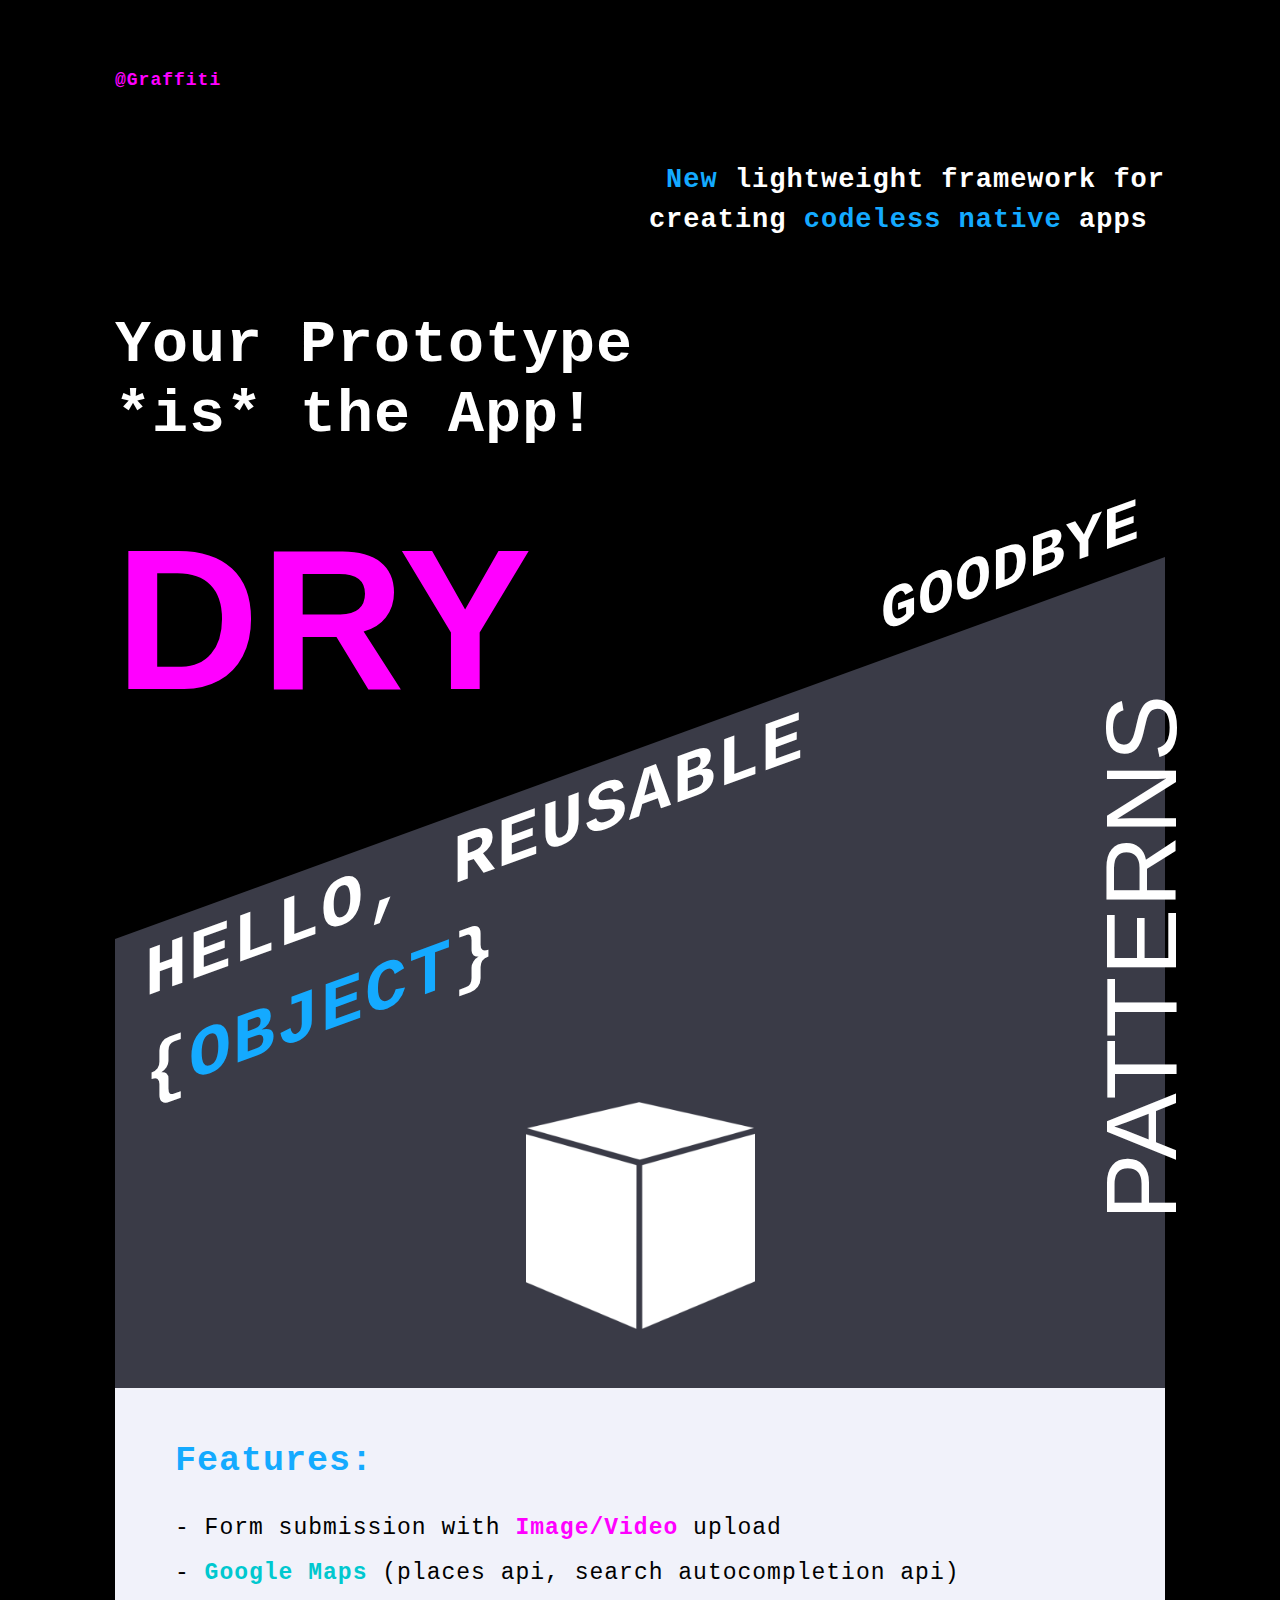
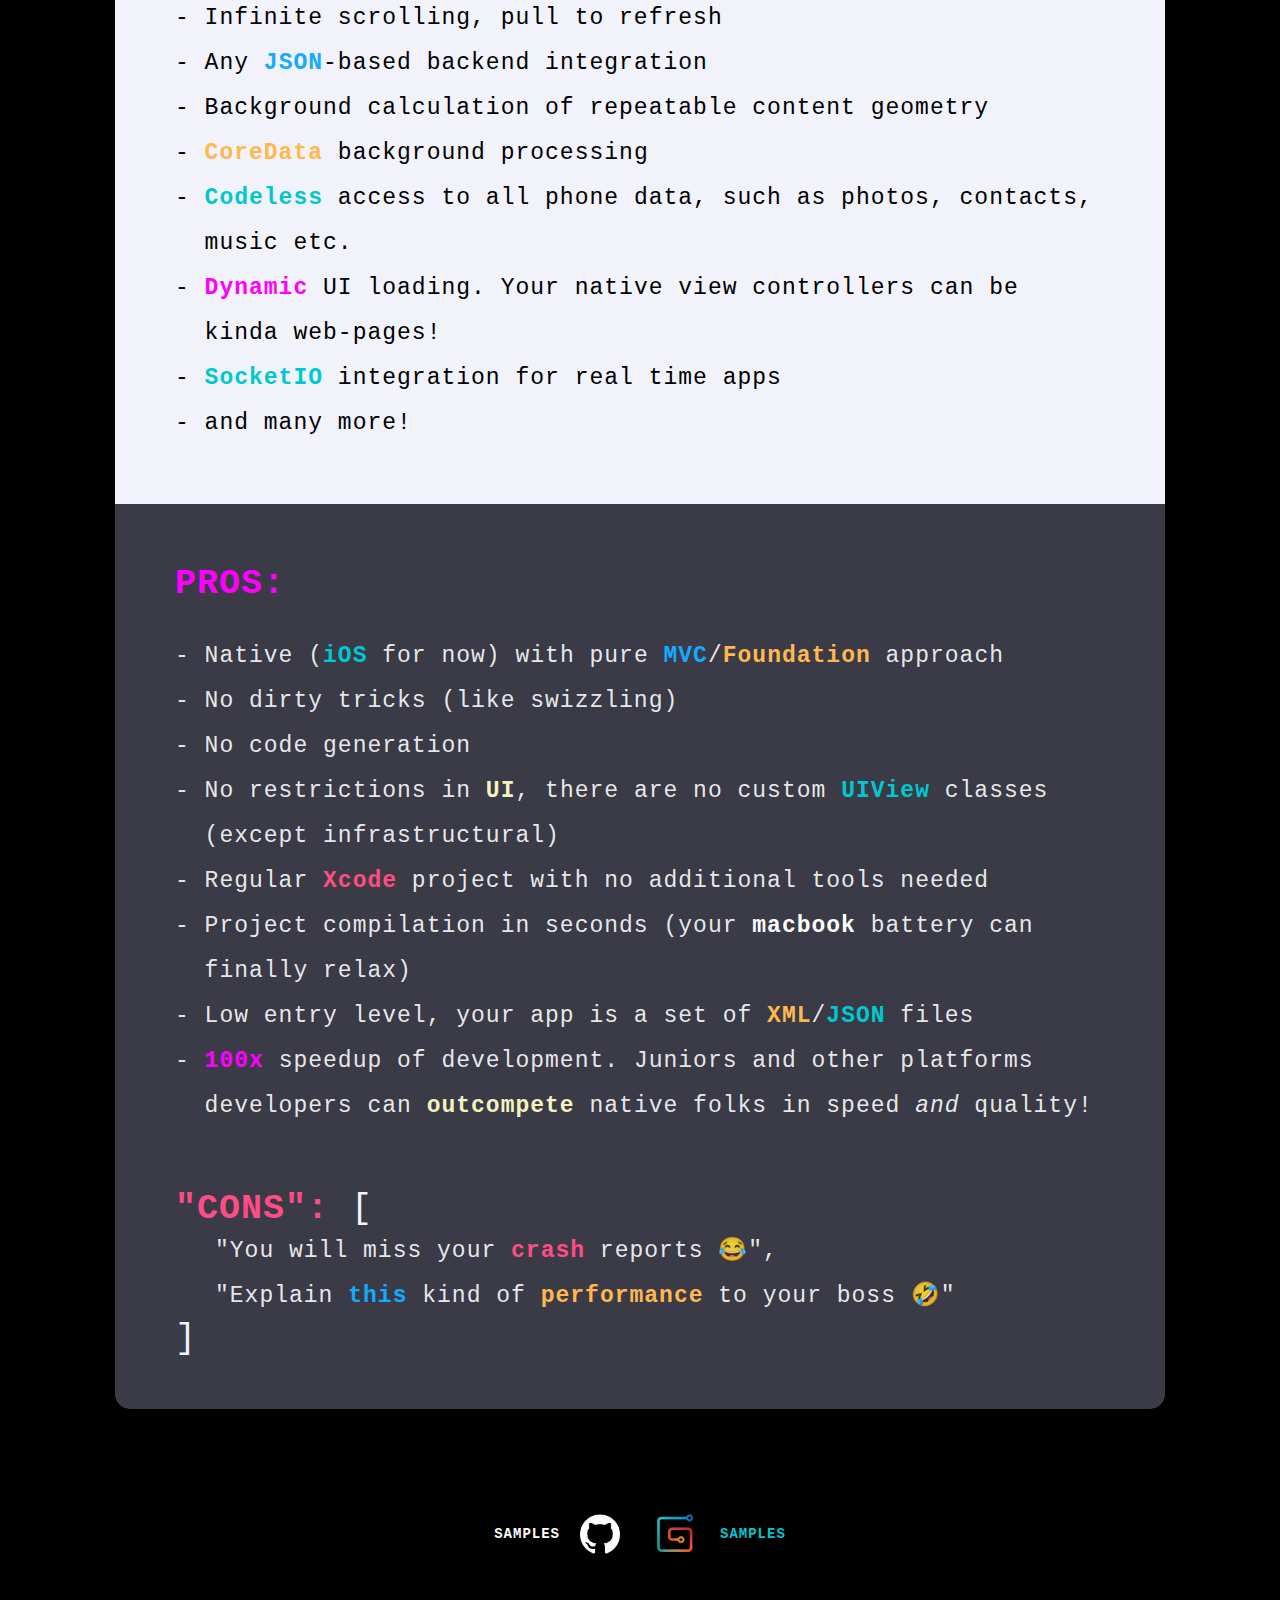
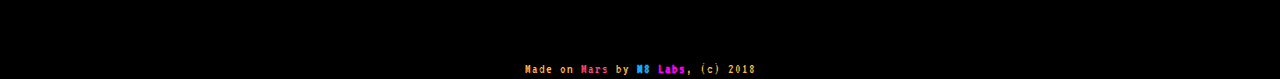
==== index.html @ 15fce36c "Initial Commit" ====
<!DOCTYPE html>
<html>
<head>
    <meta http-equiv="Content-Type" content="text/html; charset=UTF-8">
    <title>Graffiti</title>
    <meta content="width=device-width, initial-scale=1" name="viewport">
    <link href="./site_files/graffiti.css" rel="stylesheet" type="text/css">
    <script src="./site_files/webfont.js" type="text/javascript"></script>
    <link rel="stylesheet" href="./site_files/css">
    <script type="text/javascript">WebFont.load({ google: { families: ["VT323:regular"] } });</script>
    <!--[if lt IE 9]><script src="https://cdnjs.cloudflare.com/ajax/libs/html5shiv/3.7.3/html5shiv.min.js" type="text/javascript"></script><![endif]-->
    <script type="text/javascript">!function (o, c) { var n = c.documentElement, t = " w-mod-"; n.className += t + "js", ("ontouchstart" in o || o.DocumentTouch && c instanceof DocumentTouch) && (n.className += t + "touch") }(window, document);</script>
    <link href="https://daks2k3a4ib2z.cloudfront.net/img/webclip.png" rel="apple-touch-icon">
</head>
<body class="body">
    <div class="section-1 fixedwidthsection">
        <div class="div-block-2">
            <div class="text-block-3">@Graffiti</div>
        </div>
        <div class="div-block-2">
            <div class="agenda">
                <span class="text-span-2">New</span> lightweight framework for
                <br>creating <em class="italic-text-2">codeless native</em> apps&nbsp;</div>
        </div>
        <div class="div-block-2">
            <div class="hero">Your Prototype
                <br>*is* the App!</div>
        </div>
        <div class="div-block-2">
            <div class="dry">DRY</div>
        </div>
    </div>
    <div class="section-3 fixedwidthsection">
        <img src="./site_files/cube.png" width="229" sizes="(max-width: 479px) 100vw, 229px" class="image">
        <div class="text-block-6">Patterns</div>
    </div>
    <div class="section-2 skewedsection fixedwidthsection">
        <div class="div-block-2">
            <div class="goodbye">Goodbye</div>
        </div>
        <div class="div-block-2">
            <div class="text-block-4">Hello, reusable
                <br>{<span class="text-span">Object</span>}</div>
        </div>
    </div>
    <div class="section-4 fixedwidthsection">
        <div class="border"></div>
        <div class="div-block-5">
            <div class="featuresheader">Features:</div>
            <div class="featurestext">- Form submission with <strong class="bold-text">Image/Video</strong> upload
                <br>-&nbsp;<span class="text-span-17">Google Maps</span>&nbsp;(places api, search autocompletion api)
                <br>- Infinite scrolling, pull to refresh
                <br>- Any <span class="text-span-26">JSON</span>-based backend integration
                <br>- Background calculation of repeatable content geometry
                <br>- <span class="text-span-15">CoreData</span> background processing
                <br>- <span class="text-span-44">Codeless</span>&nbsp;access to all phone data, such as photos, contacts,
                <br>&nbsp;&nbsp;music etc.
                <br>- <span class="text-span-43">Dynamic</span>&nbsp;UI loading. Your native view controllers can be
                <br>&nbsp;&nbsp;kinda web-pages!</div>
            <div class="featurestext">- <span class="text-span-18">SocketIO</span>&nbsp;integration for real time apps
                <br>- and many more!</div>
        </div>
        <div class="border"></div>
    </div>
    <div class="section-5 fixedwidthsection">
        <div>
            <div class="prosheader">PROS:</div>
            <div class="featurestext pros">- Native (<span class="text-span-11">iOS</span> for now) with pure <span class="text-span-29">MVC</span>/<span class="text-span-30">Foundation</span>&nbsp;approach
                <br>- No dirty tricks (like swizzling)
                <br>- No code generation
                <br>- No restrictions in <span class="text-span-38">UI</span>, there are no custom <span class="text-span-35">UIView</span>&nbsp;classes
                <br>&nbsp;&nbsp;(except infrastructural)
                <br>- Regular <span class="text-span-37">Xcode</span>&nbsp;project with no additional tools needed
                <br>- Project compilation in seconds (your <span class="text-span-41">macbook</span> battery can
                <br>&nbsp;&nbsp;finally&nbsp;relax)
                <br>- Low entry level, your app is a set of
                <span class="text-span-39">XML</span>/<span class="text-span-40">JSON</span> files
                <br>- <span class="text-span-22">100x</span>&nbsp;speedup of development. Juniors and other platforms
                <br>&nbsp;&nbsp;developers can
                <span class="text-span-36">outcompete</span> native folks in speed
                <span class="text-span-45">and</span> quality!</div>
            <div class="div-block-3"></div>
            <div class="consheader">"CONS":
                <span class="text-span-46">[</span>
            </div>
            <div class="featurestext cons">"You will miss your
                <span class="text-span-12">crash</span> reports 😂",
                <br>"Explain
                <span class="text-span-49">this</span> kind of
                <span class="text-span-28">performance</span> to your boss 🤣"</div>
            <div class="consheader">
                <span class="text-span-47">]</span>
            </div>
        </div>
        <div class="border2"></div>
    </div>
    <div class="section-6 fixedwidthsection">
        <a href="https://github.com/m8labs/GraffitiSamples" target="_blank" class="link">SAMPLES</a>
        <img src="./site_files/github-logo-white.png" class="image-2">
        <img src="./site_files/gumroad.png" class="image-3">
        <a href="https://gumroad.com/m8labs" target="_blank" class="link-2">SAMPLES</a>
    </div>
    <div class="fixedwidthsection">
        <div class="text-block-11">Made on
            <span class="text-span-23">Mars</span> by
            <span class="text-span-24">M8</span>
            <span class="text-span-25">Labs</span>, (c) 2018</div>
    </div>
    <script src="./site_files/jquery-3.3.1.min.js" type="text/javascript" intergrity="sha256-FgpCb/KJQlLNfOu91ta32o/NMZxltwRo8QtmkMRdAu8="
        crossorigin="anonymous"></script>
    <script src="./site_files/builder.js" type="text/javascript"></script>
</body>
</html>
---- site_files/graffiti.css ----
/* Generated on: Sun May 06 2018 20:57:15 GMT+0000 (UTC) */
/* ==========================================================================
   normalize.css v3.0.3 | MIT License | github.com/necolas/normalize.css 
   ========================================================================== */
/*! normalize.css v3.0.3 | MIT License | github.com/necolas/normalize.css */html{font-family:sans-serif;-ms-text-size-adjust:100%;-webkit-text-size-adjust:100%}body{margin:0}article,aside,details,figcaption,figure,footer,header,hgroup,main,menu,nav,section,summary{display:block}audio,canvas,progress,video{display:inline-block;vertical-align:baseline}audio:not([controls]){display:none;height:0}[hidden],template{display:none}a{background-color:transparent}a:active,a:hover{outline:0}abbr[title]{border-bottom:1px dotted}b,strong{font-weight:bold}dfn{font-style:italic}h1{font-size:2em;margin:.67em 0}mark{background:#ff0;color:#000}small{font-size:80%}sub,sup{font-size:75%;line-height:0;position:relative;vertical-align:baseline}sup{top:-0.5em}sub{bottom:-0.25em}img{border:0}svg:not(:root){overflow:hidden}figure{margin:1em 40px}hr{box-sizing:content-box;height:0}pre{overflow:auto}code,kbd,pre,samp{font-family:monospace,monospace;font-size:1em}button,input,optgroup,select,textarea{color:inherit;font:inherit;margin:0}button{overflow:visible}button,select{text-transform:none}button,html input[type="button"],input[type="reset"]{-webkit-appearance:button;cursor:pointer}button[disabled],html input[disabled]{cursor:default}button::-moz-focus-inner,input::-moz-focus-inner{border:0;padding:0}input{line-height:normal}input[type="checkbox"],input[type="radio"]{box-sizing:border-box;padding:0}input[type="number"]::-webkit-inner-spin-button,input[type="number"]::-webkit-outer-spin-button{height:auto}input[type="search"]{-webkit-appearance:none}input[type="search"]::-webkit-search-cancel-button,input[type="search"]::-webkit-search-decoration{-webkit-appearance:none}fieldset{border:1px solid #c0c0c0;margin:0 2px;padding:.35em .625em .75em}legend{border:0;padding:0}textarea{overflow:auto}optgroup{font-weight:bold}table{border-collapse:collapse;border-spacing:0}td,th{padding:0}

/* ==========================================================================
   Start of base Webflow CSS - If you're looking for some ultra-clean CSS, skip the boilerplate and see the unminified code below.
   ========================================================================== */
@font-face{font-family:'webflow-icons';src:url([data-uri]) format('truetype'),url([data-uri]) format('woff');font-weight:normal;font-style:normal}[class^="w-icon-"],[class*=" w-icon-"]{font-family:'webflow-icons';speak:none;font-style:normal;font-weight:normal;font-variant:normal;text-transform:none;line-height:1;-webkit-font-smoothing:antialiased;-moz-osx-font-smoothing:grayscale}.w-icon-slider-right:before{content:"\e600"}.w-icon-slider-left:before{content:"\e601"}.w-icon-nav-menu:before{content:"\e602"}.w-icon-arrow-down:before,.w-icon-dropdown-toggle:before{content:"\e603"}*{-webkit-box-sizing:border-box;-moz-box-sizing:border-box;box-sizing:border-box}html{height:100%}body{margin:0;min-height:100%;background-color:#fff;font-family:Arial,sans-serif;font-size:14px;line-height:20px;color:#333}img{max-width:100%;vertical-align:middle;display:inline-block}html.w-mod-touch *{background-attachment:scroll !important}.w-block{display:block}.w-inline-block{max-width:100%;display:inline-block}.w-clearfix:before,.w-clearfix:after{content:" ";display:table}.w-clearfix:after{clear:both}.w-hidden{display:none}.w-button{display:inline-block;padding:9px 15px;background-color:#3898EC;color:white;border:0;line-height:inherit;text-decoration:none;cursor:pointer;border-radius:0}input.w-button{-webkit-appearance:button}html[data-w-dynpage] [data-w-cloak]{color:transparent !important}.w-webflow-badge,.w-webflow-badge *{position:static;left:auto;top:auto;right:auto;bottom:auto;z-index:auto;display:block;visibility:visible;overflow:visible;overflow-x:visible;overflow-y:visible;box-sizing:border-box;width:auto;height:auto;max-height:none;max-width:none;min-height:0;min-width:0;margin:0;padding:0;float:none;clear:none;border:0 none transparent;border-radius:0;background:none;background-image:none;background-position:0 0;background-size:auto auto;background-repeat:repeat;background-origin:padding-box;background-clip:border-box;background-attachment:scroll;background-color:transparent;box-shadow:none;opacity:1;transform:none;transition:none;direction:ltr;font-family:inherit;font-weight:inherit;color:inherit;font-size:inherit;line-height:inherit;font-style:inherit;font-variant:inherit;text-align:inherit;letter-spacing:inherit;text-decoration:inherit;text-indent:0;text-transform:inherit;list-style-type:disc;text-shadow:none;font-smoothing:auto;vertical-align:baseline;cursor:inherit;white-space:inherit;word-break:normal;word-spacing:normal;word-wrap:normal}.w-webflow-badge{position:fixed !important;display:inline-block !important;visibility:visible !important;z-index:2147483647 !important;top:auto !important;right:12px !important;bottom:12px !important;left:auto !important;color:#AAADB0 !important;background-color:#fff !important;border-radius:3px !important;padding:6px 8px 6px 6px !important;font-size:12px !important;opacity:1 !important;line-height:14px !important;text-decoration:none !important;transform:none !important;margin:0 !important;width:auto !important;height:auto !important;overflow:visible !important;white-space:nowrap;box-shadow:0 0 0 1px rgba(0,0,0,0.1),0 1px 3px rgba(0,0,0,0.1)}.w-webflow-badge>img{display:inline-block !important;visibility:visible !important;opacity:1 !important;vertical-align:middle !important}h1,h2,h3,h4,h5,h6{font-weight:bold;margin-bottom:10px}h1{font-size:38px;line-height:44px;margin-top:20px}h2{font-size:32px;line-height:36px;margin-top:20px}h3{font-size:24px;line-height:30px;margin-top:20px}h4{font-size:18px;line-height:24px;margin-top:10px}h5{font-size:14px;line-height:20px;margin-top:10px}h6{font-size:12px;line-height:18px;margin-top:10px}p{margin-top:0;margin-bottom:10px}blockquote{margin:0 0 10px 0;padding:10px 20px;border-left:5px solid #E2E2E2;font-size:18px;line-height:22px}figure{margin:0;margin-bottom:10px}figcaption{margin-top:5px;text-align:center}ul,ol{margin-top:0;margin-bottom:10px;padding-left:40px}.w-list-unstyled{padding-left:0;list-style:none}.w-embed:before,.w-embed:after{content:" ";display:table}.w-embed:after{clear:both}.w-video{width:100%;position:relative;padding:0}.w-video iframe,.w-video object,.w-video embed{position:absolute;top:0;left:0;width:100%;height:100%}fieldset{padding:0;margin:0;border:0}button,html input[type="button"],input[type="reset"]{border:0;cursor:pointer;-webkit-appearance:button}.w-form{margin:0 0 15px}.w-form-done{display:none;padding:20px;text-align:center;background-color:#dddddd}.w-form-fail{display:none;margin-top:10px;padding:10px;background-color:#ffdede}label{display:block;margin-bottom:5px;font-weight:bold}.w-input,.w-select{display:block;width:100%;height:38px;padding:8px 12px;margin-bottom:10px;font-size:14px;line-height:1.42857143;color:#333333;vertical-align:middle;background-color:#ffffff;border:1px solid #cccccc}.w-input:-moz-placeholder,.w-select:-moz-placeholder{color:#999}.w-input::-moz-placeholder,.w-select::-moz-placeholder{color:#999;opacity:1}.w-input:-ms-input-placeholder,.w-select:-ms-input-placeholder{color:#999}.w-input::-webkit-input-placeholder,.w-select::-webkit-input-placeholder{color:#999}.w-input:focus,.w-select:focus{border-color:#3898EC;outline:0}.w-input[disabled],.w-select[disabled],.w-input[readonly],.w-select[readonly],fieldset[disabled] .w-input,fieldset[disabled] .w-select{cursor:not-allowed;background-color:#eeeeee}textarea.w-input,textarea.w-select{height:auto}.w-select{background-image:-webkit-linear-gradient(white 0, #f3f3f3 100%);background-image:linear-gradient(white 0, #f3f3f3 100%)}.w-select[multiple]{height:auto}.w-form-label{display:inline-block;cursor:pointer;font-weight:normal;margin-bottom:0}.w-checkbox,.w-radio{display:block;margin-bottom:5px;padding-left:20px}.w-checkbox:before,.w-radio:before,.w-checkbox:after,.w-radio:after{content:" ";display:table}.w-checkbox:after,.w-radio:after{clear:both}.w-checkbox-input,.w-radio-input{margin:4px 0 0;margin-top:1px \9;line-height:normal;float:left;margin-left:-20px}.w-radio-input{margin-top:3px}.w-container{margin-left:auto;margin-right:auto;max-width:940px}.w-container:before,.w-container:after{content:" ";display:table}.w-container:after{clear:both}.w-container .w-row{margin-left:-10px;margin-right:-10px}.w-row:before,.w-row:after{content:" ";display:table}.w-row:after{clear:both}.w-row .w-row{margin-left:0;margin-right:0}.w-col{position:relative;float:left;width:100%;min-height:1px;padding-left:10px;padding-right:10px}.w-col .w-col{padding-left:0;padding-right:0}.w-col-1{width:8.33333333%}.w-col-2{width:16.66666667%}.w-col-3{width:25%}.w-col-4{width:33.33333333%}.w-col-5{width:41.66666667%}.w-col-6{width:50%}.w-col-7{width:58.33333333%}.w-col-8{width:66.66666667%}.w-col-9{width:75%}.w-col-10{width:83.33333333%}.w-col-11{width:91.66666667%}.w-col-12{width:100%}.w-hidden-main{display:none !important}@media screen and (max-width:991px){.w-container{max-width:728px}.w-hidden-main{display:inherit !important}.w-hidden-medium{display:none !important}.w-col-medium-1{width:8.33333333%}.w-col-medium-2{width:16.66666667%}.w-col-medium-3{width:25%}.w-col-medium-4{width:33.33333333%}.w-col-medium-5{width:41.66666667%}.w-col-medium-6{width:50%}.w-col-medium-7{width:58.33333333%}.w-col-medium-8{width:66.66666667%}.w-col-medium-9{width:75%}.w-col-medium-10{width:83.33333333%}.w-col-medium-11{width:91.66666667%}.w-col-medium-12{width:100%}.w-col-stack{width:100%;left:auto;right:auto}}@media screen and (max-width:767px){.w-hidden-main{display:inherit !important}.w-hidden-medium{display:inherit !important}.w-hidden-small{display:none !important}.w-row,.w-container .w-row{margin-left:0;margin-right:0}.w-col{width:100%;left:auto;right:auto}.w-col-small-1{width:8.33333333%}.w-col-small-2{width:16.66666667%}.w-col-small-3{width:25%}.w-col-small-4{width:33.33333333%}.w-col-small-5{width:41.66666667%}.w-col-small-6{width:50%}.w-col-small-7{width:58.33333333%}.w-col-small-8{width:66.66666667%}.w-col-small-9{width:75%}.w-col-small-10{width:83.33333333%}.w-col-small-11{width:91.66666667%}.w-col-small-12{width:100%}}@media screen and (max-width:479px){.w-container{max-width:none}.w-hidden-main{display:inherit !important}.w-hidden-medium{display:inherit !important}.w-hidden-small{display:inherit !important}.w-hidden-tiny{display:none !important}.w-col{width:100%}.w-col-tiny-1{width:8.33333333%}.w-col-tiny-2{width:16.66666667%}.w-col-tiny-3{width:25%}.w-col-tiny-4{width:33.33333333%}.w-col-tiny-5{width:41.66666667%}.w-col-tiny-6{width:50%}.w-col-tiny-7{width:58.33333333%}.w-col-tiny-8{width:66.66666667%}.w-col-tiny-9{width:75%}.w-col-tiny-10{width:83.33333333%}.w-col-tiny-11{width:91.66666667%}.w-col-tiny-12{width:100%}}.w-widget{position:relative}.w-widget-map{width:100%;height:400px}.w-widget-map label{width:auto;display:inline}.w-widget-map img{max-width:inherit}.w-widget-map .gm-style-iw{width:90% !important;height:auto !important;top:7px !important;left:6% !important;display:inline;text-align:center;overflow:hidden}.w-widget-map .gm-style-iw+div{display:none}.w-widget-twitter{overflow:hidden}.w-widget-twitter-count-shim{display:inline-block;vertical-align:top;position:relative;width:28px;height:20px;text-align:center;background:white;border:#758696 solid 1px;border-radius:3px}.w-widget-twitter-count-shim *{pointer-events:none;-webkit-user-select:none;-moz-user-select:none;-ms-user-select:none;user-select:none}.w-widget-twitter-count-shim .w-widget-twitter-count-inner{position:relative;font-size:15px;line-height:12px;text-align:center;color:#999;font-family:serif}.w-widget-twitter-count-shim .w-widget-twitter-count-clear{position:relative;display:block}.w-widget-twitter-count-shim.w--large{width:36px;height:28px;margin-left:7px}.w-widget-twitter-count-shim.w--large .w-widget-twitter-count-inner{font-size:18px;line-height:18px}.w-widget-twitter-count-shim:not(.w--vertical){margin-left:5px;margin-right:8px}.w-widget-twitter-count-shim:not(.w--vertical).w--large{margin-left:6px}.w-widget-twitter-count-shim:not(.w--vertical):before,.w-widget-twitter-count-shim:not(.w--vertical):after{top:50%;left:0;border:solid transparent;content:" ";height:0;width:0;position:absolute;pointer-events:none}.w-widget-twitter-count-shim:not(.w--vertical):before{border-color:rgba(117,134,150,0);border-right-color:#5d6c7b;border-width:4px;margin-left:-9px;margin-top:-4px}.w-widget-twitter-count-shim:not(.w--vertical).w--large:before{border-width:5px;margin-left:-10px;margin-top:-5px}.w-widget-twitter-count-shim:not(.w--vertical):after{border-color:rgba(255,255,255,0);border-right-color:white;border-width:4px;margin-left:-8px;margin-top:-4px}.w-widget-twitter-count-shim:not(.w--vertical).w--large:after{border-width:5px;margin-left:-9px;margin-top:-5px}.w-widget-twitter-count-shim.w--vertical{width:61px;height:33px;margin-bottom:8px}.w-widget-twitter-count-shim.w--vertical:before,.w-widget-twitter-count-shim.w--vertical:after{top:100%;left:50%;border:solid transparent;content:" ";height:0;width:0;position:absolute;pointer-events:none}.w-widget-twitter-count-shim.w--vertical:before{border-color:rgba(117,134,150,0);border-top-color:#5d6c7b;border-width:5px;margin-left:-5px}.w-widget-twitter-count-shim.w--vertical:after{border-color:rgba(255,255,255,0);border-top-color:white;border-width:4px;margin-left:-4px}.w-widget-twitter-count-shim.w--vertical .w-widget-twitter-count-inner{font-size:18px;line-height:22px}.w-widget-twitter-count-shim.w--vertical.w--large{width:76px}.w-widget-gplus{overflow:hidden}.w-background-video{position:relative;overflow:hidden;height:500px;color:white}.w-background-video>video{background-size:cover;background-position:50% 50%;position:absolute;right:-100%;bottom:-100%;top:-100%;left:-100%;margin:auto;min-width:100%;min-height:100%;z-index:-100}.w-background-video>video::-webkit-media-controls-start-playback-button{display:none !important;-webkit-appearance:none}.w-slider{position:relative;height:300px;text-align:center;background:#dddddd;clear:both;-webkit-tap-highlight-color:rgba(0,0,0,0);tap-highlight-color:rgba(0,0,0,0)}.w-slider-mask{position:relative;display:block;overflow:hidden;z-index:1;left:0;right:0;height:100%;white-space:nowrap}.w-slide{position:relative;display:inline-block;vertical-align:top;width:100%;height:100%;white-space:normal;text-align:left}.w-slider-nav{position:absolute;z-index:2;top:auto;right:0;bottom:0;left:0;margin:auto;padding-top:10px;height:40px;text-align:center;-webkit-tap-highlight-color:rgba(0,0,0,0);tap-highlight-color:rgba(0,0,0,0)}.w-slider-nav.w-round>div{border-radius:100%}.w-slider-nav.w-num>div{width:auto;height:auto;padding:.2em .5em;font-size:inherit;line-height:inherit}.w-slider-nav.w-shadow>div{box-shadow:0 0 3px rgba(51,51,51,0.4)}.w-slider-nav-invert{color:#fff}.w-slider-nav-invert>div{background-color:rgba(34,34,34,0.4)}.w-slider-nav-invert>div.w-active{background-color:#222}.w-slider-dot{position:relative;display:inline-block;width:1em;height:1em;background-color:rgba(255,255,255,0.4);cursor:pointer;margin:0 3px .5em;transition:background-color 100ms,color 100ms}.w-slider-dot.w-active{background-color:#fff}.w-slider-arrow-left,.w-slider-arrow-right{position:absolute;width:80px;top:0;right:0;bottom:0;left:0;margin:auto;cursor:pointer;overflow:hidden;color:white;font-size:40px;-webkit-tap-highlight-color:rgba(0,0,0,0);tap-highlight-color:rgba(0,0,0,0);-webkit-user-select:none;-moz-user-select:none;-ms-user-select:none;user-select:none}.w-slider-arrow-left [class^="w-icon-"],.w-slider-arrow-right [class^="w-icon-"],.w-slider-arrow-left [class*=" w-icon-"],.w-slider-arrow-right [class*=" w-icon-"]{position:absolute}.w-slider-arrow-left{z-index:3;right:auto}.w-slider-arrow-right{z-index:4;left:auto}.w-icon-slider-left,.w-icon-slider-right{top:0;right:0;bottom:0;left:0;margin:auto;width:1em;height:1em}.w-dropdown{display:inline-block;position:relative;text-align:left;margin-left:auto;margin-right:auto;z-index:900}.w-dropdown-btn,.w-dropdown-toggle,.w-dropdown-link{position:relative;vertical-align:top;text-decoration:none;color:#222222;padding:20px;text-align:left;margin-left:auto;margin-right:auto;white-space:nowrap}.w-dropdown-toggle{-webkit-user-select:none;-moz-user-select:none;-ms-user-select:none;user-select:none;display:inline-block;cursor:pointer;padding-right:40px}.w-icon-dropdown-toggle{position:absolute;top:0;right:0;bottom:0;margin:auto;margin-right:20px;width:1em;height:1em}.w-dropdown-list{position:absolute;background:#dddddd;display:none;min-width:100%}.w-dropdown-list.w--open{display:block}.w-dropdown-link{padding:10px 20px;display:block;color:#222222}.w-dropdown-link.w--current{color:#0082f3}.w-nav[data-collapse="all"] .w-dropdown,.w-nav[data-collapse="all"] .w-dropdown-toggle{display:block}.w-nav[data-collapse="all"] .w-dropdown-list{position:static}@media screen and (max-width:991px){.w-nav[data-collapse="medium"] .w-dropdown,.w-nav[data-collapse="medium"] .w-dropdown-toggle{display:block}.w-nav[data-collapse="medium"] .w-dropdown-list{position:static}}@media screen and (max-width:767px){.w-nav[data-collapse="small"] .w-dropdown,.w-nav[data-collapse="small"] .w-dropdown-toggle{display:block}.w-nav[data-collapse="small"] .w-dropdown-list{position:static}.w-nav-brand{padding-left:10px}}@media screen and (max-width:479px){.w-nav[data-collapse="tiny"] .w-dropdown,.w-nav[data-collapse="tiny"] .w-dropdown-toggle{display:block}.w-nav[data-collapse="tiny"] .w-dropdown-list{position:static}}.w-lightbox-backdrop{color:#000;cursor:auto;font-family:serif;font-size:medium;font-style:normal;font-variant:normal;font-weight:normal;letter-spacing:normal;line-height:normal;list-style:disc;text-align:start;text-indent:0;text-shadow:none;text-transform:none;visibility:visible;white-space:normal;word-break:normal;word-spacing:normal;word-wrap:normal;position:fixed;top:0;right:0;bottom:0;left:0;color:#fff;font-family:"Helvetica Neue",Helvetica,Ubuntu,"Segoe UI",Verdana,sans-serif;font-size:17px;line-height:1.2;font-weight:300;text-align:center;background:rgba(0,0,0,0.9);z-index:2000;outline:0;opacity:0;-webkit-user-select:none;-moz-user-select:none;-ms-user-select:none;-webkit-tap-highlight-color:transparent;-webkit-transform:translate(0, 0)}.w-lightbox-backdrop,.w-lightbox-container{height:100%;overflow:auto;-webkit-overflow-scrolling:touch}.w-lightbox-content{position:relative;height:100vh;overflow:hidden}.w-lightbox-view{position:absolute;width:100vw;height:100vh;opacity:0}.w-lightbox-view:before{content:"";height:100vh}.w-lightbox-group,.w-lightbox-group .w-lightbox-view,.w-lightbox-group .w-lightbox-view:before{height:86vh}.w-lightbox-frame,.w-lightbox-view:before{display:inline-block;vertical-align:middle}.w-lightbox-figure{position:relative;margin:0}.w-lightbox-group .w-lightbox-figure{cursor:pointer}.w-lightbox-img{width:auto;height:auto;max-width:none}.w-lightbox-image{display:block;float:none;max-width:100vw;max-height:100vh}.w-lightbox-group .w-lightbox-image{max-height:86vh}.w-lightbox-caption{position:absolute;right:0;bottom:0;left:0;padding:.5em 1em;background:rgba(0,0,0,0.4);text-align:left;text-overflow:ellipsis;white-space:nowrap;overflow:hidden}.w-lightbox-embed{position:absolute;top:0;right:0;bottom:0;left:0;width:100%;height:100%}.w-lightbox-control{position:absolute;top:0;width:4em;background-size:24px;background-repeat:no-repeat;background-position:center;cursor:pointer;-webkit-transition:all .3s;transition:all .3s}.w-lightbox-left{display:none;bottom:0;left:0;background-image:url("[data-uri]")}.w-lightbox-right{display:none;right:0;bottom:0;background-image:url("[data-uri]")}.w-lightbox-close{right:0;height:2.6em;background-image:url("[data-uri]");background-size:18px}.w-lightbox-strip{position:absolute;bottom:0;left:0;right:0;padding:0 1vh;line-height:0;white-space:nowrap;overflow-x:auto;overflow-y:hidden}.w-lightbox-item{display:inline-block;width:10vh;padding:2vh 1vh;box-sizing:content-box;cursor:pointer;-webkit-transform:translate3d(0, 0, 0)}.w-lightbox-active{opacity:.3}.w-lightbox-thumbnail{position:relative;height:10vh;background:#222;overflow:hidden}.w-lightbox-thumbnail-image{position:absolute;top:0;left:0}.w-lightbox-thumbnail .w-lightbox-tall{top:50%;width:100%;-webkit-transform:translate(0, -50%);-ms-transform:translate(0, -50%);transform:translate(0, -50%)}.w-lightbox-thumbnail .w-lightbox-wide{left:50%;height:100%;-webkit-transform:translate(-50%, 0);-ms-transform:translate(-50%, 0);transform:translate(-50%, 0)}.w-lightbox-spinner{position:absolute;top:50%;left:50%;box-sizing:border-box;width:40px;height:40px;margin-top:-20px;margin-left:-20px;border:5px solid rgba(0,0,0,0.4);border-radius:50%;-webkit-animation:spin .8s infinite linear;animation:spin .8s infinite linear}.w-lightbox-spinner:after{content:"";position:absolute;top:-4px;right:-4px;bottom:-4px;left:-4px;border:3px solid transparent;border-bottom-color:#fff;border-radius:50%}.w-lightbox-hide{display:none}.w-lightbox-noscroll{overflow:hidden}@media (min-width:768px){.w-lightbox-content{height:96vh;margin-top:2vh}.w-lightbox-view,.w-lightbox-view:before{height:96vh}.w-lightbox-group,.w-lightbox-group .w-lightbox-view,.w-lightbox-group .w-lightbox-view:before{height:84vh}.w-lightbox-image{max-width:96vw;max-height:96vh}.w-lightbox-group .w-lightbox-image{max-width:82.3vw;max-height:84vh}.w-lightbox-left,.w-lightbox-right{display:block;opacity:.5}.w-lightbox-close{opacity:.8}.w-lightbox-control:hover{opacity:1}}.w-lightbox-inactive,.w-lightbox-inactive:hover{opacity:0}.w-richtext:before,.w-richtext:after{content:" ";display:table}.w-richtext:after{clear:both}.w-richtext[contenteditable="true"]:before,.w-richtext[contenteditable="true"]:after{white-space:initial}.w-richtext ol,.w-richtext ul{overflow:hidden}.w-richtext .w-richtext-figure-selected.w-richtext-figure-type-video div:before,.w-richtext .w-richtext-figure-selected[data-rt-type="video"] div:before{outline:2px solid #2895f7}.w-richtext .w-richtext-figure-selected.w-richtext-figure-type-image div,.w-richtext .w-richtext-figure-selected[data-rt-type="image"] div{outline:2px solid #2895f7}.w-richtext figure.w-richtext-figure-type-video>div:before,.w-richtext figure[data-rt-type="video"]>div:before{content:'';position:absolute;display:none;left:0;top:0;right:0;bottom:0;z-index:1}.w-richtext figure{position:relative;max-width:60%}.w-richtext figure>div:before{cursor:default !important}.w-richtext figure img{width:100%}.w-richtext figure figcaption.w-richtext-figcaption-placeholder{opacity:.6}.w-richtext figure div{font-size:0;color:transparent}.w-richtext figure.w-richtext-figure-type-image,.w-richtext figure[data-rt-type="image"]{display:table}.w-richtext figure.w-richtext-figure-type-image>div,.w-richtext figure[data-rt-type="image"]>div{display:inline-block}.w-richtext figure.w-richtext-figure-type-image>figcaption,.w-richtext figure[data-rt-type="image"]>figcaption{display:table-caption;caption-side:bottom}.w-richtext figure.w-richtext-figure-type-video,.w-richtext figure[data-rt-type="video"]{width:60%;height:0}.w-richtext figure.w-richtext-figure-type-video iframe,.w-richtext figure[data-rt-type="video"] iframe{position:absolute;top:0;left:0;width:100%;height:100%}.w-richtext figure.w-richtext-figure-type-video>div,.w-richtext figure[data-rt-type="video"]>div{width:100%}.w-richtext figure.w-richtext-align-center{margin-right:auto;margin-left:auto;clear:both}.w-richtext figure.w-richtext-align-center.w-richtext-figure-type-image>div,.w-richtext figure.w-richtext-align-center[data-rt-type="image"]>div{max-width:100%}.w-richtext figure.w-richtext-align-normal{clear:both}.w-richtext figure.w-richtext-align-fullwidth{width:100%;max-width:100%;text-align:center;clear:both;display:block;margin-right:auto;margin-left:auto}.w-richtext figure.w-richtext-align-fullwidth>div{display:inline-block;padding-bottom:inherit}.w-richtext figure.w-richtext-align-fullwidth>figcaption{display:block}.w-richtext figure.w-richtext-align-floatleft{float:left;margin-right:15px;clear:none}.w-richtext figure.w-richtext-align-floatright{float:right;margin-left:15px;clear:none}.w-nav{position:relative;background:#dddddd;z-index:1000}.w-nav:before,.w-nav:after{content:" ";display:table}.w-nav:after{clear:both}.w-nav-brand{position:relative;float:left;text-decoration:none;color:#333333}.w-nav-link{position:relative;display:inline-block;vertical-align:top;text-decoration:none;color:#222222;padding:20px;text-align:left;margin-left:auto;margin-right:auto}.w-nav-link.w--current{color:#0082f3}.w-nav-menu{position:relative;float:right}.w--nav-menu-open{display:block !important;position:absolute;top:100%;left:0;right:0;background:#C8C8C8;text-align:center;overflow:visible;min-width:200px}.w--nav-link-open{display:block;position:relative}.w-nav-overlay{position:absolute;overflow:hidden;display:none;top:100%;left:0;right:0;width:100%}.w-nav-overlay .w--nav-menu-open{top:0}.w-nav[data-animation="over-left"] .w-nav-overlay{width:auto}.w-nav[data-animation="over-left"] .w-nav-overlay,.w-nav[data-animation="over-left"] .w--nav-menu-open{right:auto;z-index:1;top:0}.w-nav[data-animation="over-right"] .w-nav-overlay{width:auto}.w-nav[data-animation="over-right"] .w-nav-overlay,.w-nav[data-animation="over-right"] .w--nav-menu-open{left:auto;z-index:1;top:0}.w-nav-button{position:relative;float:right;padding:18px;font-size:24px;display:none;cursor:pointer;-webkit-tap-highlight-color:rgba(0,0,0,0);tap-highlight-color:rgba(0,0,0,0);-webkit-user-select:none;-moz-user-select:none;-ms-user-select:none;user-select:none}.w-nav-button.w--open{background-color:#C8C8C8;color:white}.w-nav[data-collapse="all"] .w-nav-menu{display:none}.w-nav[data-collapse="all"] .w-nav-button{display:block}@media screen and (max-width:991px){.w-nav[data-collapse="medium"] .w-nav-menu{display:none}.w-nav[data-collapse="medium"] .w-nav-button{display:block}}@media screen and (max-width:767px){.w-nav[data-collapse="small"] .w-nav-menu{display:none}.w-nav[data-collapse="small"] .w-nav-button{display:block}.w-nav-brand{padding-left:10px}}@media screen and (max-width:479px){.w-nav[data-collapse="tiny"] .w-nav-menu{display:none}.w-nav[data-collapse="tiny"] .w-nav-button{display:block}}.w-tabs{position:relative}.w-tabs:before,.w-tabs:after{content:" ";display:table}.w-tabs:after{clear:both}.w-tab-menu{position:relative}.w-tab-link{position:relative;display:inline-block;vertical-align:top;text-decoration:none;padding:9px 30px;text-align:left;cursor:pointer;color:#222222;background-color:#dddddd}.w-tab-link.w--current{background-color:#C8C8C8}.w-tab-content{position:relative;display:block;overflow:hidden}.w-tab-pane{position:relative;display:none}.w--tab-active{display:block}@media screen and (max-width:479px){.w-tab-link{display:block}}.w-ix-emptyfix:after{content:""}@keyframes spin{0%{transform:rotate(0deg)}100%{transform:rotate(360deg)}}.w-dyn-empty{padding:10px;background-color:#dddddd}.w-dyn-bind-empty{display:none !important}.w-condition-invisible{display:none !important}

/* ==========================================================================
   Start of custom Webflow CSS
   ========================================================================== */
.body {
  background-color: #000;
  font-family: 'Courier new', sans-serif;
  letter-spacing: 1px;
}

.div-block-2 {
  padding-top: 70px;
}

.text-block-3 {
  color: #f0f;
  font-size: 18px;
  font-weight: 700;
  text-align: left;
}

.agenda {
  color: #fff;
  font-size: 27px;
  line-height: 40px;
  font-weight: 700;
  text-align: right;
}

.hero {
  color: #fff;
  font-size: 60px;
  line-height: 70px;
  font-weight: 700;
}

.dry {
  font-family: Bungeeoutline, sans-serif;
  color: #f0f;
  font-size: 200px;
  line-height: 200px;
  font-weight: 700;
}

.skewedsection {
  -webkit-transform: skew(0deg, -20deg);
  -ms-transform: skew(0deg, -20deg);
  transform: skew(0deg, -20deg);
}

.section-2 {
  background-color: #3a3b47;
}

.section-2.skewedsection {
  height: 700px;
  padding-left: 30px;
}

.section-2.skewedsection.fixedwidthsection {
  height: 870px;
  margin-top: -250px;
}

.text-block-4 {
  margin-top: -140px;
  color: #fff;
  font-size: 70px;
  line-height: 100px;
  font-weight: 700;
  letter-spacing: 2px;
  text-transform: uppercase;
}

.goodbye {
  margin-top: -125px;
  padding-right: 25px;
  color: #fff;
  font-size: 60px;
  font-weight: 700;
  text-align: right;
  text-transform: uppercase;
}

.fixedwidthsection {
  display: block;
  max-width: 1050px;
  margin-right: auto;
  margin-left: auto;
}

.text-block-6 {
  display: inline-block;
  margin-right: -240px;
  -webkit-transform: rotate(-90deg);
  -ms-transform: rotate(-90deg);
  transform: rotate(-90deg);
  font-family: Monoton, sans-serif;
  color: #fff;
  font-size: 100px;
  text-align: right;
  text-transform: uppercase;
}

.section-3 {
  position: relative;
  z-index: 9;
  display: block;
  text-align: right;
}

.section-3.fixedwidthsection {
  z-index: 1;
}

.italic-text-2 {
  color: #14aaff;
  font-style: normal;
}

.image {
  position: relative;
  top: 382px;
  display: block;
  margin-right: auto;
  margin-left: auto;
}

.text-span {
  color: #14aaff;
}

.section-4 {
  background-color: #f1f2fa;
}

.section-4.fixedwidthsection {
  position: relative;
  z-index: 2;
  margin-top: -280px;
  background-color: #f1f2fa;
}

.text-block-7 {
  margin-top: 40px;
  padding-left: 60px;
  color: #00c8cf;
  font-size: 35px;
  font-weight: 700;
}

.featuresheader {
  margin-top: 45px;
  margin-bottom: 25px;
  padding-left: 60px;
  color: #14aaff;
  font-size: 35px;
  line-height: 40px;
  font-weight: 700;
}

.featurestext {
  padding-left: 60px;
  color: #000;
  font-size: 23px;
  line-height: 45px;
  font-weight: 400;
}

.featurestext.pros {
  color: hsla(0, 0%, 100%, .9);
}

.featurestext.cons {
  display: block;
  padding-left: 100px;
  color: hsla(0, 0%, 100%, .9);
}

.text-span-2 {
  color: #14aaff;
}

.section-5 {
  background-color: #3a3b47;
}

.section-5.fixedwidthsection {
  padding-top: 60px;
  padding-bottom: 50px;
  border-bottom-left-radius: 15px;
  border-bottom-right-radius: 15px;
}

.prosheader {
  margin-bottom: 30px;
  padding-left: 60px;
  color: #f0f;
  font-size: 35px;
  line-height: 40px;
  font-weight: 700;
}

.consheader {
  padding-left: 60px;
  color: #ff4c85;
  font-size: 35px;
  line-height: 40px;
  font-weight: 700;
}

.div-block-3 {
  height: 60px;
}

.text-span-5 {
  color: #00c8cf;
  font-weight: 700;
}

.text-span-6 {
  color: #f0f;
}

.text-span-7 {
  color: #14aaff;
  font-weight: 700;
}

.text-span-8 {
  color: #ffb84e;
  font-weight: 700;
  text-align: center;
}

.text-span-9 {
  color: #f5f1c0;
  font-weight: 700;
}

.text-span-10 {
  color: #ffb84e;
  font-weight: 700;
}

.text-span-11 {
  color: #00c8cf;
  font-weight: 700;
}

.text-span-12 {
  color: #ff4c85;
  font-weight: 700;
}

.text-span-13 {
  color: #ff4c85;
  font-weight: 700;
}

.text-span-14 {
  color: #00c8cf;
  font-weight: 700;
}

.text-span-15 {
  color: #ffb84e;
  font-weight: 700;
}

.text-span-17 {
  color: #00c8cf;
  font-weight: 700;
}

.text-span-18 {
  color: #00c8cf;
  font-weight: 700;
}

.border {
  display: block;
  height: 8px;
  margin-top: 50px;
  background-image: url("http://uploads.webflow.com/5ab1a8f86bd70b4ce06f04fe/5ab8fa64987c86f2bf53ca7a_border.png");
  background-position: 0px 0px;
  background-size: 50px;
  background-repeat: repeat-x;
  background-attachment: scroll;
}

.section-6.fixedwidthsection {
  display: -webkit-box;
  display: -webkit-flex;
  display: -ms-flexbox;
  display: flex;
  height: 250px;
  padding-top: 10px;
  padding-bottom: 10px;
  -webkit-box-orient: horizontal;
  -webkit-box-direction: normal;
  -webkit-flex-direction: row;
  -ms-flex-direction: row;
  flex-direction: row;
  -webkit-box-pack: center;
  -webkit-justify-content: center;
  -ms-flex-pack: center;
  justify-content: center;
  -webkit-box-align: center;
  -webkit-align-items: center;
  -ms-flex-align: center;
  align-items: center;
  text-align: center;
}

.border2 {
  display: none;
  height: 8px;
  margin-top: 50px;
  background-image: url("http://uploads.webflow.com/5ab1a8f86bd70b4ce06f04fe/5ab9138bc6b5aa76f3112b4c_border2.png");
  background-position: 0px 0px;
  background-size: 50px;
  background-repeat: repeat-x;
  background-attachment: scroll;
}

.image-2 {
  display: inline-block;
  height: 40px;
  margin-right: 20px;
  margin-left: 20px;
}

.text-span-19 {
  color: #ff4c85;
  font-weight: 700;
}

.text-span-20 {
  color: #ffb84e;
  font-weight: 700;
}

.text-span-21 {
  color: #14aaff;
  font-weight: 700;
}

.bold-text {
  color: #f0f;
}

.text-span-22 {
  color: #f0f;
  font-weight: 700;
}

.image-3 {
  display: inline-block;
  height: 50px;
  margin-right: 20px;
  margin-left: 10px;
}

.text-block-8 {
  margin-right: 10px;
  color: #f1f2fa;
  font-weight: 700;
  text-transform: uppercase;
}

.text-block-9 {
  color: #00c8cf;
  font-weight: 700;
  text-transform: uppercase;
}

.text-block-10 {
  display: block;
  color: #14aaff;
  font-weight: 700;
}

.text-block-11 {
  margin-bottom: 10px;
  font-family: VT323, sans-serif;
  color: #ffb84e;
  font-size: 14px;
  text-align: center;
}

.text-span-23 {
  color: #ff4c85;
}

.text-span-24 {
  color: #14aaff;
  font-weight: 700;
}

.text-span-25 {
  color: #f0f;
  font-weight: 700;
}

.text-span-26 {
  color: #14aaff;
  font-weight: 700;
}

.text-span-27 {
  color: #00c8cf;
  font-weight: 700;
}

.text-span-28 {
  color: #ffb84e;
  font-weight: 700;
}

.text-span-29 {
  color: #14aaff;
  font-weight: 700;
}

.text-span-30 {
  color: #ffb84e;
  font-weight: 700;
}

.text-span-31 {
  color: #00c8cf;
  font-weight: 700;
}

.text-span-32 {
  font-weight: 700;
}

.text-span-33 {
  font-weight: 700;
}

.text-span-34 {
  color: #ffb84e;
  font-weight: 700;
}

.text-span-35 {
  color: #00c8cf;
  font-weight: 700;
}

.text-span-36 {
  color: #f5f1c0;
  font-weight: 700;
}

.text-span-37 {
  color: #ff4c85;
  font-weight: 700;
}

.text-span-38 {
  color: #f5f1c0;
  font-weight: 700;
}

.text-span-39 {
  color: #ffb84e;
  font-weight: 700;
}

.text-span-40 {
  color: #00c8cf;
  font-weight: 700;
}

.text-span-41 {
  color: #fff;
  font-weight: 700;
}

.text-span-42 {
  color: #f0f;
  font-weight: 700;
}

.text-span-43 {
  color: #f0f;
  font-weight: 700;
}

.text-span-44 {
  color: #00c8cf;
  font-weight: 700;
}

.text-span-45 {
  font-style: italic;
}

.text-span-46 {
  color: #f1f2fa;
  font-weight: 400;
}

.text-span-47 {
  color: #f1f2fa;
  font-weight: 400;
}

.text-span-48 {
  color: #fff;
  font-weight: 700;
}

.text-span-49 {
  color: #14aaff;
  font-weight: 700;
}

.link {
  color: #fff;
  font-weight: 700;
  text-decoration: none;
  text-transform: uppercase;
}

.link-2 {
  color: #00c8cf;
  font-weight: 700;
  text-decoration: none;
  text-transform: uppercase;
}
@font-face {
  font-family: 'Courier new';
  src: url('https://uploads-ssl.webflow.com/5ab1a8f86bd70b4ce06f04fe/5ab7f108f866da9e0815420f_Courier%20New.ttf') format('truetype');
  font-weight: 400;
  font-style: normal;
}
@font-face {
  font-family: 'Courier new';
  src: url('https://uploads-ssl.webflow.com/5ab1a8f86bd70b4ce06f04fe/5ab7f108f866da13fe154210_Courier%20New%20Bold.ttf') format('truetype');
  font-weight: 700;
  font-style: normal;
}
@font-face {
  font-family: 'Courier new';
  src: url('https://uploads-ssl.webflow.com/5ab1a8f86bd70b4ce06f04fe/5ab7f108dc7441c18451f34f_Courier%20New%20Bold%20Italic.ttf') format('truetype');
  font-weight: 700;
  font-style: italic;
}
@font-face {
  font-family: 'Courier new';
  src: url('https://uploads-ssl.webflow.com/5ab1a8f86bd70b4ce06f04fe/5ab7f10841c091b2e0cdefad_Courier%20New%20Italic.ttf') format('truetype');
  font-weight: 400;
  font-style: italic;
}
@font-face {
  font-family: 'Vastshadow';
  src: url('https://uploads-ssl.webflow.com/5ab1a8f86bd70b4ce06f04fe/5ab81dfedc7441727e52022b_VastShadow-Regular.ttf') format('truetype');
  font-weight: 400;
  font-style: normal;
}
@font-face {
  font-family: 'Diplomatasc';
  src: url('https://uploads-ssl.webflow.com/5ab1a8f86bd70b4ce06f04fe/5ab81e291f3370f877d6a927_DiplomataSC-Regular.ttf') format('truetype');
  font-weight: 400;
  font-style: normal;
}
@font-face {
  font-family: 'Fascinate';
  src: url('https://uploads-ssl.webflow.com/5ab1a8f86bd70b4ce06f04fe/5ab81e29e294a03a3a4728af_Fascinate-Regular.ttf') format('truetype');
  font-weight: 400;
  font-style: normal;
}
@font-face {
  font-family: 'Librebarcode39text';
  src: url('https://uploads-ssl.webflow.com/5ab1a8f86bd70b4ce06f04fe/5ab81e291f33700a2bd6a928_LibreBarcode39Text-Regular.ttf') format('truetype');
  font-weight: 400;
  font-style: normal;
}
@font-face {
  font-family: 'Fascinateinline';
  src: url('https://uploads-ssl.webflow.com/5ab1a8f86bd70b4ce06f04fe/5ab81e29e294a099b04728b0_FascinateInline-Regular.ttf') format('truetype');
  font-weight: 400;
  font-style: normal;
}
@font-face {
  font-family: 'Monofett';
  src: url('https://uploads-ssl.webflow.com/5ab1a8f86bd70b4ce06f04fe/5ab81e29f866dab317155e4f_Monofett.ttf') format('truetype');
  font-weight: 400;
  font-style: normal;
}
@font-face {
  font-family: 'Fasterone';
  src: url('https://uploads-ssl.webflow.com/5ab1a8f86bd70b4ce06f04fe/5ab81e29ff9c8b28c6cdd3ec_FasterOne-Regular.ttf') format('truetype');
  font-weight: 400;
  font-style: normal;
}
@font-face {
  font-family: 'Geostar';
  src: url('https://uploads-ssl.webflow.com/5ab1a8f86bd70b4ce06f04fe/5ab81e29dc74411989520233_Geostar-Regular.ttf') format('truetype');
  font-weight: 400;
  font-style: normal;
}
@font-face {
  font-family: 'Gravitasone';
  src: url('https://uploads-ssl.webflow.com/5ab1a8f86bd70b4ce06f04fe/5ab81e2941c091d30fce1cce_GravitasOne.ttf') format('truetype');
  font-weight: 400;
  font-style: normal;
}
@font-face {
  font-family: 'Megrim';
  src: url('https://uploads-ssl.webflow.com/5ab1a8f86bd70b4ce06f04fe/5ab81e29ff9c8b46bccdd3ed_Megrim.ttf') format('truetype');
  font-weight: 400;
  font-style: normal;
}
@font-face {
  font-family: 'Codystar';
  src: url('https://uploads-ssl.webflow.com/5ab1a8f86bd70b4ce06f04fe/5ab81e29e294a008324728b1_Codystar-Light.ttf') format('truetype');
  font-weight: 300;
  font-style: normal;
}
@font-face {
  font-family: 'Monoton';
  src: url('https://uploads-ssl.webflow.com/5ab1a8f86bd70b4ce06f04fe/5ab81e29f866da26eb155e50_Monoton-Regular.ttf') format('truetype');
  font-weight: 400;
  font-style: normal;
}
@font-face {
  font-family: 'Plaster';
  src: url('https://uploads-ssl.webflow.com/5ab1a8f86bd70b4ce06f04fe/5ab81e2941c09121acce1ccf_Plaster-Regular.ttf') format('truetype');
  font-weight: 400;
  font-style: normal;
}
@font-face {
  font-family: 'Rubikmonoone';
  src: url('https://uploads-ssl.webflow.com/5ab1a8f86bd70b4ce06f04fe/5ab81e2a1f3370a4afd6a929_RubikMonoOne-Regular.ttf') format('truetype');
  font-weight: 400;
  font-style: normal;
}
@font-face {
  font-family: 'Bungee';
  src: url('https://uploads-ssl.webflow.com/5ab1a8f86bd70b4ce06f04fe/5ab81e2a41c091c16ece1cd0_Bungee-Regular.ttf') format('truetype');
  font-weight: 400;
  font-style: normal;
}
@font-face {
  font-family: 'Codystar';
  src: url('https://uploads-ssl.webflow.com/5ab1a8f86bd70b4ce06f04fe/5ab81e2aff9c8b2be9cdd3ee_Codystar-Regular.ttf') format('truetype');
  font-weight: 400;
  font-style: normal;
}
@font-face {
  font-family: 'Bungeeinline';
  src: url('https://uploads-ssl.webflow.com/5ab1a8f86bd70b4ce06f04fe/5ab81e2ae294a079094728b2_BungeeInline-Regular.ttf') format('truetype');
  font-weight: 400;
  font-style: normal;
}
@font-face {
  font-family: 'Ralewaydots';
  src: url('https://uploads-ssl.webflow.com/5ab1a8f86bd70b4ce06f04fe/5ab81e2a41c0914e3fce1cd1_RalewayDots-Regular.ttf') format('truetype');
  font-weight: 400;
  font-style: normal;
}
@font-face {
  font-family: 'Bungeeoutline';
  src: url('https://uploads-ssl.webflow.com/5ab1a8f86bd70b4ce06f04fe/5ab81e2a1f33703f28d6a92a_BungeeOutline-Regular.ttf') format('truetype');
  font-weight: 400;
  font-style: normal;
}
@font-face {
  font-family: 'Bungeeshade';
  src: url('https://uploads-ssl.webflow.com/5ab1a8f86bd70b4ce06f04fe/5ab81e2af866dad161155e51_BungeeShade-Regular.ttf') format('truetype');
  font-weight: 400;
  font-style: normal;
}
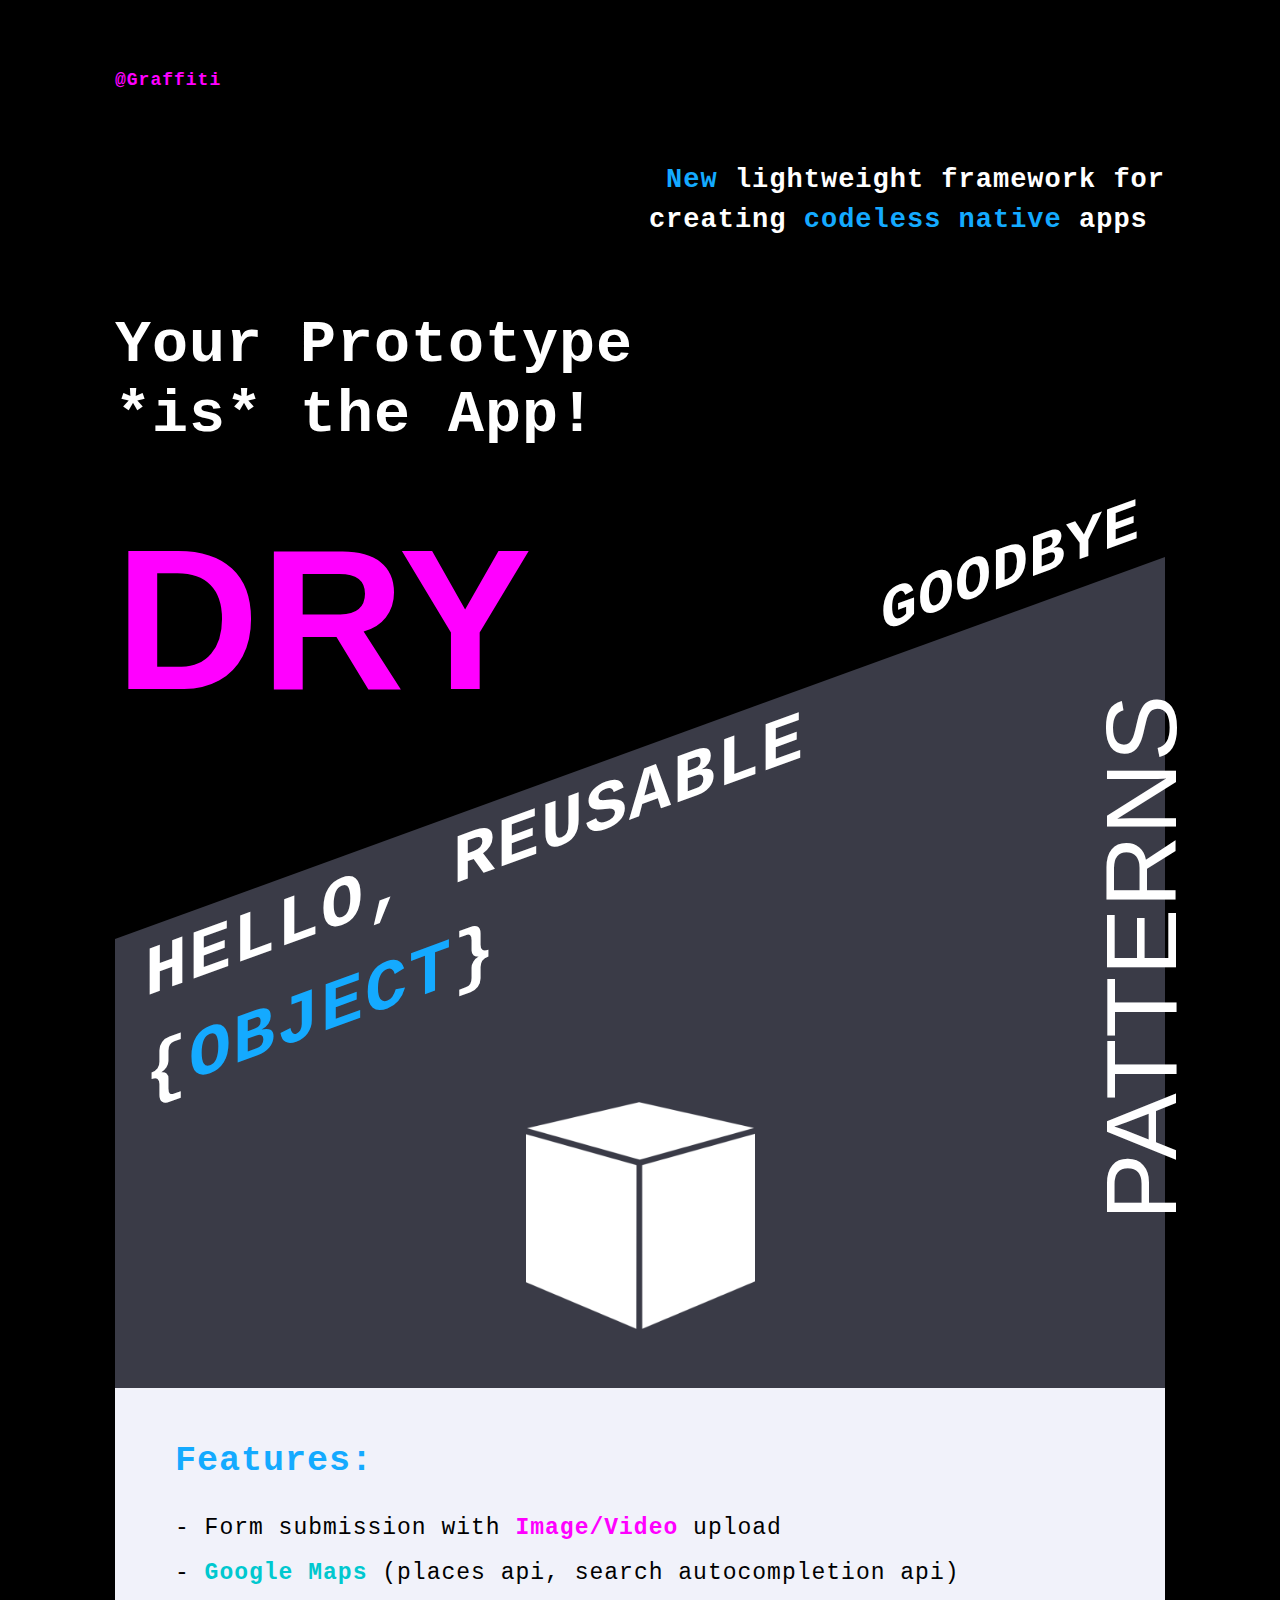
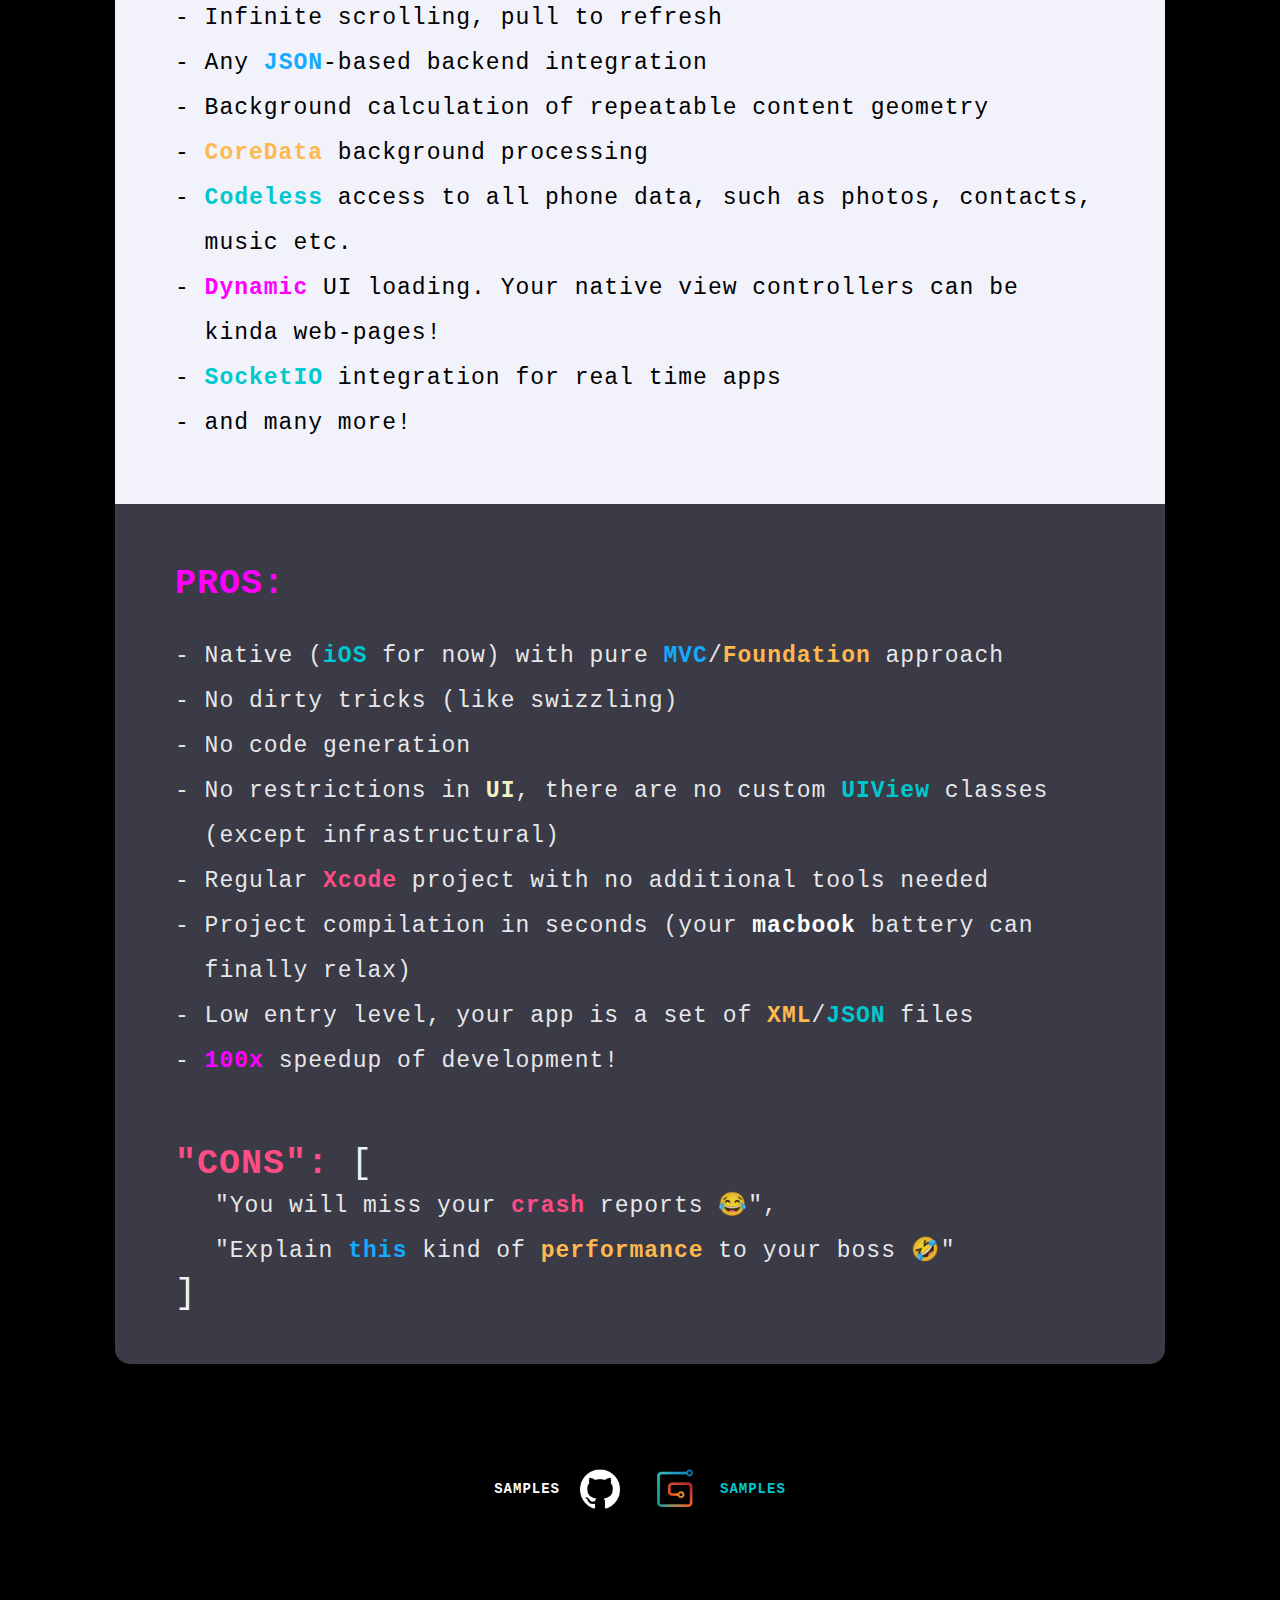
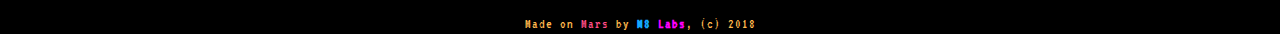
==== commit 0fda6ae7: "ap" ====
--- a/index.html
+++ b/index.html
@@ -75,10 +75,7 @@
                 <br>&nbsp;&nbsp;finally&nbsp;relax)
                 <br>- Low entry level, your app is a set of
                 <span class="text-span-39">XML</span>/<span class="text-span-40">JSON</span> files
-                <br>- <span class="text-span-22">100x</span>&nbsp;speedup of development. Juniors and other platforms
-                <br>&nbsp;&nbsp;developers can
-                <span class="text-span-36">outcompete</span> native folks in speed
-                <span class="text-span-45">and</span> quality!</div>
+                <br>- <span class="text-span-22">100x</span>&nbsp;speedup of development!</div>
             <div class="div-block-3"></div>
             <div class="consheader">"CONS":
                 <span class="text-span-46">[</span>
--- a/site_files/graffiti.css
+++ b/site_files/graffiti.css
@@ -1,4 +1,4 @@
-/* Generated on: Sun May 06 2018 20:57:15 GMT+0000 (UTC) */
+/* Generated on: Tue May 08 2018 13:21:53 GMT+0000 (UTC) */
 /* ==========================================================================
    normalize.css v3.0.3 | MIT License | github.com/necolas/normalize.css 
    ========================================================================== */
@@ -7,683 +7,747 @@
 /* ==========================================================================
    Start of base Webflow CSS - If you're looking for some ultra-clean CSS, skip the boilerplate and see the unminified code below.
    ========================================================================== */
-@font-face{font-family:'webflow-icons';src:url([data-uri]) format('truetype'),url([data-uri]) format('woff');font-weight:normal;font-style:normal}[class^="w-icon-"],[class*=" w-icon-"]{font-family:'webflow-icons';speak:none;font-style:normal;font-weight:normal;font-variant:normal;text-transform:none;line-height:1;-webkit-font-smoothing:antialiased;-moz-osx-font-smoothing:grayscale}.w-icon-slider-right:before{content:"\e600"}.w-icon-slider-left:before{content:"\e601"}.w-icon-nav-menu:before{content:"\e602"}.w-icon-arrow-down:before,.w-icon-dropdown-toggle:before{content:"\e603"}*{-webkit-box-sizing:border-box;-moz-box-sizing:border-box;box-sizing:border-box}html{height:100%}body{margin:0;min-height:100%;background-color:#fff;font-family:Arial,sans-serif;font-size:14px;line-height:20px;color:#333}img{max-width:100%;vertical-align:middle;display:inline-block}html.w-mod-touch *{background-attachment:scroll !important}.w-block{display:block}.w-inline-block{max-width:100%;display:inline-block}.w-clearfix:before,.w-clearfix:after{content:" ";display:table}.w-clearfix:after{clear:both}.w-hidden{display:none}.w-button{display:inline-block;padding:9px 15px;background-color:#3898EC;color:white;border:0;line-height:inherit;text-decoration:none;cursor:pointer;border-radius:0}input.w-button{-webkit-appearance:button}html[data-w-dynpage] [data-w-cloak]{color:transparent !important}.w-webflow-badge,.w-webflow-badge *{position:static;left:auto;top:auto;right:auto;bottom:auto;z-index:auto;display:block;visibility:visible;overflow:visible;overflow-x:visible;overflow-y:visible;box-sizing:border-box;width:auto;height:auto;max-height:none;max-width:none;min-height:0;min-width:0;margin:0;padding:0;float:none;clear:none;border:0 none transparent;border-radius:0;background:none;background-image:none;background-position:0 0;background-size:auto auto;background-repeat:repeat;background-origin:padding-box;background-clip:border-box;background-attachment:scroll;background-color:transparent;box-shadow:none;opacity:1;transform:none;transition:none;direction:ltr;font-family:inherit;font-weight:inherit;color:inherit;font-size:inherit;line-height:inherit;font-style:inherit;font-variant:inherit;text-align:inherit;letter-spacing:inherit;text-decoration:inherit;text-indent:0;text-transform:inherit;list-style-type:disc;text-shadow:none;font-smoothing:auto;vertical-align:baseline;cursor:inherit;white-space:inherit;word-break:normal;word-spacing:normal;word-wrap:normal}.w-webflow-badge{position:fixed !important;display:inline-block !important;visibility:visible !important;z-index:2147483647 !important;top:auto !important;right:12px !important;bottom:12px !important;left:auto !important;color:#AAADB0 !important;background-color:#fff !important;border-radius:3px !important;padding:6px 8px 6px 6px !important;font-size:12px !important;opacity:1 !important;line-height:14px !important;text-decoration:none !important;transform:none !important;margin:0 !important;width:auto !important;height:auto !important;overflow:visible !important;white-space:nowrap;box-shadow:0 0 0 1px rgba(0,0,0,0.1),0 1px 3px rgba(0,0,0,0.1)}.w-webflow-badge>img{display:inline-block !important;visibility:visible !important;opacity:1 !important;vertical-align:middle !important}h1,h2,h3,h4,h5,h6{font-weight:bold;margin-bottom:10px}h1{font-size:38px;line-height:44px;margin-top:20px}h2{font-size:32px;line-height:36px;margin-top:20px}h3{font-size:24px;line-height:30px;margin-top:20px}h4{font-size:18px;line-height:24px;margin-top:10px}h5{font-size:14px;line-height:20px;margin-top:10px}h6{font-size:12px;line-height:18px;margin-top:10px}p{margin-top:0;margin-bottom:10px}blockquote{margin:0 0 10px 0;padding:10px 20px;border-left:5px solid #E2E2E2;font-size:18px;line-height:22px}figure{margin:0;margin-bottom:10px}figcaption{margin-top:5px;text-align:center}ul,ol{margin-top:0;margin-bottom:10px;padding-left:40px}.w-list-unstyled{padding-left:0;list-style:none}.w-embed:before,.w-embed:after{content:" ";display:table}.w-embed:after{clear:both}.w-video{width:100%;position:relative;padding:0}.w-video iframe,.w-video object,.w-video embed{position:absolute;top:0;left:0;width:100%;height:100%}fieldset{padding:0;margin:0;border:0}button,html input[type="button"],input[type="reset"]{border:0;cursor:pointer;-webkit-appearance:button}.w-form{margin:0 0 15px}.w-form-done{display:none;padding:20px;text-align:center;background-color:#dddddd}.w-form-fail{display:none;margin-top:10px;padding:10px;background-color:#ffdede}label{display:block;margin-bottom:5px;font-weight:bold}.w-input,.w-select{display:block;width:100%;height:38px;padding:8px 12px;margin-bottom:10px;font-size:14px;line-height:1.42857143;color:#333333;vertical-align:middle;background-color:#ffffff;border:1px solid #cccccc}.w-input:-moz-placeholder,.w-select:-moz-placeholder{color:#999}.w-input::-moz-placeholder,.w-select::-moz-placeholder{color:#999;opacity:1}.w-input:-ms-input-placeholder,.w-select:-ms-input-placeholder{color:#999}.w-input::-webkit-input-placeholder,.w-select::-webkit-input-placeholder{color:#999}.w-input:focus,.w-select:focus{border-color:#3898EC;outline:0}.w-input[disabled],.w-select[disabled],.w-input[readonly],.w-select[readonly],fieldset[disabled] .w-input,fieldset[disabled] .w-select{cursor:not-allowed;background-color:#eeeeee}textarea.w-input,textarea.w-select{height:auto}.w-select{background-image:-webkit-linear-gradient(white 0, #f3f3f3 100%);background-image:linear-gradient(white 0, #f3f3f3 100%)}.w-select[multiple]{height:auto}.w-form-label{display:inline-block;cursor:pointer;font-weight:normal;margin-bottom:0}.w-checkbox,.w-radio{display:block;margin-bottom:5px;padding-left:20px}.w-checkbox:before,.w-radio:before,.w-checkbox:after,.w-radio:after{content:" ";display:table}.w-checkbox:after,.w-radio:after{clear:both}.w-checkbox-input,.w-radio-input{margin:4px 0 0;margin-top:1px \9;line-height:normal;float:left;margin-left:-20px}.w-radio-input{margin-top:3px}.w-container{margin-left:auto;margin-right:auto;max-width:940px}.w-container:before,.w-container:after{content:" ";display:table}.w-container:after{clear:both}.w-container .w-row{margin-left:-10px;margin-right:-10px}.w-row:before,.w-row:after{content:" ";display:table}.w-row:after{clear:both}.w-row .w-row{margin-left:0;margin-right:0}.w-col{position:relative;float:left;width:100%;min-height:1px;padding-left:10px;padding-right:10px}.w-col .w-col{padding-left:0;padding-right:0}.w-col-1{width:8.33333333%}.w-col-2{width:16.66666667%}.w-col-3{width:25%}.w-col-4{width:33.33333333%}.w-col-5{width:41.66666667%}.w-col-6{width:50%}.w-col-7{width:58.33333333%}.w-col-8{width:66.66666667%}.w-col-9{width:75%}.w-col-10{width:83.33333333%}.w-col-11{width:91.66666667%}.w-col-12{width:100%}.w-hidden-main{display:none !important}@media screen and (max-width:991px){.w-container{max-width:728px}.w-hidden-main{display:inherit !important}.w-hidden-medium{display:none !important}.w-col-medium-1{width:8.33333333%}.w-col-medium-2{width:16.66666667%}.w-col-medium-3{width:25%}.w-col-medium-4{width:33.33333333%}.w-col-medium-5{width:41.66666667%}.w-col-medium-6{width:50%}.w-col-medium-7{width:58.33333333%}.w-col-medium-8{width:66.66666667%}.w-col-medium-9{width:75%}.w-col-medium-10{width:83.33333333%}.w-col-medium-11{width:91.66666667%}.w-col-medium-12{width:100%}.w-col-stack{width:100%;left:auto;right:auto}}@media screen and (max-width:767px){.w-hidden-main{display:inherit !important}.w-hidden-medium{display:inherit !important}.w-hidden-small{display:none !important}.w-row,.w-container .w-row{margin-left:0;margin-right:0}.w-col{width:100%;left:auto;right:auto}.w-col-small-1{width:8.33333333%}.w-col-small-2{width:16.66666667%}.w-col-small-3{width:25%}.w-col-small-4{width:33.33333333%}.w-col-small-5{width:41.66666667%}.w-col-small-6{width:50%}.w-col-small-7{width:58.33333333%}.w-col-small-8{width:66.66666667%}.w-col-small-9{width:75%}.w-col-small-10{width:83.33333333%}.w-col-small-11{width:91.66666667%}.w-col-small-12{width:100%}}@media screen and (max-width:479px){.w-container{max-width:none}.w-hidden-main{display:inherit !important}.w-hidden-medium{display:inherit !important}.w-hidden-small{display:inherit !important}.w-hidden-tiny{display:none !important}.w-col{width:100%}.w-col-tiny-1{width:8.33333333%}.w-col-tiny-2{width:16.66666667%}.w-col-tiny-3{width:25%}.w-col-tiny-4{width:33.33333333%}.w-col-tiny-5{width:41.66666667%}.w-col-tiny-6{width:50%}.w-col-tiny-7{width:58.33333333%}.w-col-tiny-8{width:66.66666667%}.w-col-tiny-9{width:75%}.w-col-tiny-10{width:83.33333333%}.w-col-tiny-11{width:91.66666667%}.w-col-tiny-12{width:100%}}.w-widget{position:relative}.w-widget-map{width:100%;height:400px}.w-widget-map label{width:auto;display:inline}.w-widget-map img{max-width:inherit}.w-widget-map .gm-style-iw{width:90% !important;height:auto !important;top:7px !important;left:6% !important;display:inline;text-align:center;overflow:hidden}.w-widget-map .gm-style-iw+div{display:none}.w-widget-twitter{overflow:hidden}.w-widget-twitter-count-shim{display:inline-block;vertical-align:top;position:relative;width:28px;height:20px;text-align:center;background:white;border:#758696 solid 1px;border-radius:3px}.w-widget-twitter-count-shim *{pointer-events:none;-webkit-user-select:none;-moz-user-select:none;-ms-user-select:none;user-select:none}.w-widget-twitter-count-shim .w-widget-twitter-count-inner{position:relative;font-size:15px;line-height:12px;text-align:center;color:#999;font-family:serif}.w-widget-twitter-count-shim .w-widget-twitter-count-clear{position:relative;display:block}.w-widget-twitter-count-shim.w--large{width:36px;height:28px;margin-left:7px}.w-widget-twitter-count-shim.w--large .w-widget-twitter-count-inner{font-size:18px;line-height:18px}.w-widget-twitter-count-shim:not(.w--vertical){margin-left:5px;margin-right:8px}.w-widget-twitter-count-shim:not(.w--vertical).w--large{margin-left:6px}.w-widget-twitter-count-shim:not(.w--vertical):before,.w-widget-twitter-count-shim:not(.w--vertical):after{top:50%;left:0;border:solid transparent;content:" ";height:0;width:0;position:absolute;pointer-events:none}.w-widget-twitter-count-shim:not(.w--vertical):before{border-color:rgba(117,134,150,0);border-right-color:#5d6c7b;border-width:4px;margin-left:-9px;margin-top:-4px}.w-widget-twitter-count-shim:not(.w--vertical).w--large:before{border-width:5px;margin-left:-10px;margin-top:-5px}.w-widget-twitter-count-shim:not(.w--vertical):after{border-color:rgba(255,255,255,0);border-right-color:white;border-width:4px;margin-left:-8px;margin-top:-4px}.w-widget-twitter-count-shim:not(.w--vertical).w--large:after{border-width:5px;margin-left:-9px;margin-top:-5px}.w-widget-twitter-count-shim.w--vertical{width:61px;height:33px;margin-bottom:8px}.w-widget-twitter-count-shim.w--vertical:before,.w-widget-twitter-count-shim.w--vertical:after{top:100%;left:50%;border:solid transparent;content:" ";height:0;width:0;position:absolute;pointer-events:none}.w-widget-twitter-count-shim.w--vertical:before{border-color:rgba(117,134,150,0);border-top-color:#5d6c7b;border-width:5px;margin-left:-5px}.w-widget-twitter-count-shim.w--vertical:after{border-color:rgba(255,255,255,0);border-top-color:white;border-width:4px;margin-left:-4px}.w-widget-twitter-count-shim.w--vertical .w-widget-twitter-count-inner{font-size:18px;line-height:22px}.w-widget-twitter-count-shim.w--vertical.w--large{width:76px}.w-widget-gplus{overflow:hidden}.w-background-video{position:relative;overflow:hidden;height:500px;color:white}.w-background-video>video{background-size:cover;background-position:50% 50%;position:absolute;right:-100%;bottom:-100%;top:-100%;left:-100%;margin:auto;min-width:100%;min-height:100%;z-index:-100}.w-background-video>video::-webkit-media-controls-start-playback-button{display:none !important;-webkit-appearance:none}.w-slider{position:relative;height:300px;text-align:center;background:#dddddd;clear:both;-webkit-tap-highlight-color:rgba(0,0,0,0);tap-highlight-color:rgba(0,0,0,0)}.w-slider-mask{position:relative;display:block;overflow:hidden;z-index:1;left:0;right:0;height:100%;white-space:nowrap}.w-slide{position:relative;display:inline-block;vertical-align:top;width:100%;height:100%;white-space:normal;text-align:left}.w-slider-nav{position:absolute;z-index:2;top:auto;right:0;bottom:0;left:0;margin:auto;padding-top:10px;height:40px;text-align:center;-webkit-tap-highlight-color:rgba(0,0,0,0);tap-highlight-color:rgba(0,0,0,0)}.w-slider-nav.w-round>div{border-radius:100%}.w-slider-nav.w-num>div{width:auto;height:auto;padding:.2em .5em;font-size:inherit;line-height:inherit}.w-slider-nav.w-shadow>div{box-shadow:0 0 3px rgba(51,51,51,0.4)}.w-slider-nav-invert{color:#fff}.w-slider-nav-invert>div{background-color:rgba(34,34,34,0.4)}.w-slider-nav-invert>div.w-active{background-color:#222}.w-slider-dot{position:relative;display:inline-block;width:1em;height:1em;background-color:rgba(255,255,255,0.4);cursor:pointer;margin:0 3px .5em;transition:background-color 100ms,color 100ms}.w-slider-dot.w-active{background-color:#fff}.w-slider-arrow-left,.w-slider-arrow-right{position:absolute;width:80px;top:0;right:0;bottom:0;left:0;margin:auto;cursor:pointer;overflow:hidden;color:white;font-size:40px;-webkit-tap-highlight-color:rgba(0,0,0,0);tap-highlight-color:rgba(0,0,0,0);-webkit-user-select:none;-moz-user-select:none;-ms-user-select:none;user-select:none}.w-slider-arrow-left [class^="w-icon-"],.w-slider-arrow-right [class^="w-icon-"],.w-slider-arrow-left [class*=" w-icon-"],.w-slider-arrow-right [class*=" w-icon-"]{position:absolute}.w-slider-arrow-left{z-index:3;right:auto}.w-slider-arrow-right{z-index:4;left:auto}.w-icon-slider-left,.w-icon-slider-right{top:0;right:0;bottom:0;left:0;margin:auto;width:1em;height:1em}.w-dropdown{display:inline-block;position:relative;text-align:left;margin-left:auto;margin-right:auto;z-index:900}.w-dropdown-btn,.w-dropdown-toggle,.w-dropdown-link{position:relative;vertical-align:top;text-decoration:none;color:#222222;padding:20px;text-align:left;margin-left:auto;margin-right:auto;white-space:nowrap}.w-dropdown-toggle{-webkit-user-select:none;-moz-user-select:none;-ms-user-select:none;user-select:none;display:inline-block;cursor:pointer;padding-right:40px}.w-icon-dropdown-toggle{position:absolute;top:0;right:0;bottom:0;margin:auto;margin-right:20px;width:1em;height:1em}.w-dropdown-list{position:absolute;background:#dddddd;display:none;min-width:100%}.w-dropdown-list.w--open{display:block}.w-dropdown-link{padding:10px 20px;display:block;color:#222222}.w-dropdown-link.w--current{color:#0082f3}.w-nav[data-collapse="all"] .w-dropdown,.w-nav[data-collapse="all"] .w-dropdown-toggle{display:block}.w-nav[data-collapse="all"] .w-dropdown-list{position:static}@media screen and (max-width:991px){.w-nav[data-collapse="medium"] .w-dropdown,.w-nav[data-collapse="medium"] .w-dropdown-toggle{display:block}.w-nav[data-collapse="medium"] .w-dropdown-list{position:static}}@media screen and (max-width:767px){.w-nav[data-collapse="small"] .w-dropdown,.w-nav[data-collapse="small"] .w-dropdown-toggle{display:block}.w-nav[data-collapse="small"] .w-dropdown-list{position:static}.w-nav-brand{padding-left:10px}}@media screen and (max-width:479px){.w-nav[data-collapse="tiny"] .w-dropdown,.w-nav[data-collapse="tiny"] .w-dropdown-toggle{display:block}.w-nav[data-collapse="tiny"] .w-dropdown-list{position:static}}.w-lightbox-backdrop{color:#000;cursor:auto;font-family:serif;font-size:medium;font-style:normal;font-variant:normal;font-weight:normal;letter-spacing:normal;line-height:normal;list-style:disc;text-align:start;text-indent:0;text-shadow:none;text-transform:none;visibility:visible;white-space:normal;word-break:normal;word-spacing:normal;word-wrap:normal;position:fixed;top:0;right:0;bottom:0;left:0;color:#fff;font-family:"Helvetica Neue",Helvetica,Ubuntu,"Segoe UI",Verdana,sans-serif;font-size:17px;line-height:1.2;font-weight:300;text-align:center;background:rgba(0,0,0,0.9);z-index:2000;outline:0;opacity:0;-webkit-user-select:none;-moz-user-select:none;-ms-user-select:none;-webkit-tap-highlight-color:transparent;-webkit-transform:translate(0, 0)}.w-lightbox-backdrop,.w-lightbox-container{height:100%;overflow:auto;-webkit-overflow-scrolling:touch}.w-lightbox-content{position:relative;height:100vh;overflow:hidden}.w-lightbox-view{position:absolute;width:100vw;height:100vh;opacity:0}.w-lightbox-view:before{content:"";height:100vh}.w-lightbox-group,.w-lightbox-group .w-lightbox-view,.w-lightbox-group .w-lightbox-view:before{height:86vh}.w-lightbox-frame,.w-lightbox-view:before{display:inline-block;vertical-align:middle}.w-lightbox-figure{position:relative;margin:0}.w-lightbox-group .w-lightbox-figure{cursor:pointer}.w-lightbox-img{width:auto;height:auto;max-width:none}.w-lightbox-image{display:block;float:none;max-width:100vw;max-height:100vh}.w-lightbox-group .w-lightbox-image{max-height:86vh}.w-lightbox-caption{position:absolute;right:0;bottom:0;left:0;padding:.5em 1em;background:rgba(0,0,0,0.4);text-align:left;text-overflow:ellipsis;white-space:nowrap;overflow:hidden}.w-lightbox-embed{position:absolute;top:0;right:0;bottom:0;left:0;width:100%;height:100%}.w-lightbox-control{position:absolute;top:0;width:4em;background-size:24px;background-repeat:no-repeat;background-position:center;cursor:pointer;-webkit-transition:all .3s;transition:all .3s}.w-lightbox-left{display:none;bottom:0;left:0;background-image:url("[data-uri]")}.w-lightbox-right{display:none;right:0;bottom:0;background-image:url("[data-uri]")}.w-lightbox-close{right:0;height:2.6em;background-image:url("[data-uri]");background-size:18px}.w-lightbox-strip{position:absolute;bottom:0;left:0;right:0;padding:0 1vh;line-height:0;white-space:nowrap;overflow-x:auto;overflow-y:hidden}.w-lightbox-item{display:inline-block;width:10vh;padding:2vh 1vh;box-sizing:content-box;cursor:pointer;-webkit-transform:translate3d(0, 0, 0)}.w-lightbox-active{opacity:.3}.w-lightbox-thumbnail{position:relative;height:10vh;background:#222;overflow:hidden}.w-lightbox-thumbnail-image{position:absolute;top:0;left:0}.w-lightbox-thumbnail .w-lightbox-tall{top:50%;width:100%;-webkit-transform:translate(0, -50%);-ms-transform:translate(0, -50%);transform:translate(0, -50%)}.w-lightbox-thumbnail .w-lightbox-wide{left:50%;height:100%;-webkit-transform:translate(-50%, 0);-ms-transform:translate(-50%, 0);transform:translate(-50%, 0)}.w-lightbox-spinner{position:absolute;top:50%;left:50%;box-sizing:border-box;width:40px;height:40px;margin-top:-20px;margin-left:-20px;border:5px solid rgba(0,0,0,0.4);border-radius:50%;-webkit-animation:spin .8s infinite linear;animation:spin .8s infinite linear}.w-lightbox-spinner:after{content:"";position:absolute;top:-4px;right:-4px;bottom:-4px;left:-4px;border:3px solid transparent;border-bottom-color:#fff;border-radius:50%}.w-lightbox-hide{display:none}.w-lightbox-noscroll{overflow:hidden}@media (min-width:768px){.w-lightbox-content{height:96vh;margin-top:2vh}.w-lightbox-view,.w-lightbox-view:before{height:96vh}.w-lightbox-group,.w-lightbox-group .w-lightbox-view,.w-lightbox-group .w-lightbox-view:before{height:84vh}.w-lightbox-image{max-width:96vw;max-height:96vh}.w-lightbox-group .w-lightbox-image{max-width:82.3vw;max-height:84vh}.w-lightbox-left,.w-lightbox-right{display:block;opacity:.5}.w-lightbox-close{opacity:.8}.w-lightbox-control:hover{opacity:1}}.w-lightbox-inactive,.w-lightbox-inactive:hover{opacity:0}.w-richtext:before,.w-richtext:after{content:" ";display:table}.w-richtext:after{clear:both}.w-richtext[contenteditable="true"]:before,.w-richtext[contenteditable="true"]:after{white-space:initial}.w-richtext ol,.w-richtext ul{overflow:hidden}.w-richtext .w-richtext-figure-selected.w-richtext-figure-type-video div:before,.w-richtext .w-richtext-figure-selected[data-rt-type="video"] div:before{outline:2px solid #2895f7}.w-richtext .w-richtext-figure-selected.w-richtext-figure-type-image div,.w-richtext .w-richtext-figure-selected[data-rt-type="image"] div{outline:2px solid #2895f7}.w-richtext figure.w-richtext-figure-type-video>div:before,.w-richtext figure[data-rt-type="video"]>div:before{content:'';position:absolute;display:none;left:0;top:0;right:0;bottom:0;z-index:1}.w-richtext figure{position:relative;max-width:60%}.w-richtext figure>div:before{cursor:default !important}.w-richtext figure img{width:100%}.w-richtext figure figcaption.w-richtext-figcaption-placeholder{opacity:.6}.w-richtext figure div{font-size:0;color:transparent}.w-richtext figure.w-richtext-figure-type-image,.w-richtext figure[data-rt-type="image"]{display:table}.w-richtext figure.w-richtext-figure-type-image>div,.w-richtext figure[data-rt-type="image"]>div{display:inline-block}.w-richtext figure.w-richtext-figure-type-image>figcaption,.w-richtext figure[data-rt-type="image"]>figcaption{display:table-caption;caption-side:bottom}.w-richtext figure.w-richtext-figure-type-video,.w-richtext figure[data-rt-type="video"]{width:60%;height:0}.w-richtext figure.w-richtext-figure-type-video iframe,.w-richtext figure[data-rt-type="video"] iframe{position:absolute;top:0;left:0;width:100%;height:100%}.w-richtext figure.w-richtext-figure-type-video>div,.w-richtext figure[data-rt-type="video"]>div{width:100%}.w-richtext figure.w-richtext-align-center{margin-right:auto;margin-left:auto;clear:both}.w-richtext figure.w-richtext-align-center.w-richtext-figure-type-image>div,.w-richtext figure.w-richtext-align-center[data-rt-type="image"]>div{max-width:100%}.w-richtext figure.w-richtext-align-normal{clear:both}.w-richtext figure.w-richtext-align-fullwidth{width:100%;max-width:100%;text-align:center;clear:both;display:block;margin-right:auto;margin-left:auto}.w-richtext figure.w-richtext-align-fullwidth>div{display:inline-block;padding-bottom:inherit}.w-richtext figure.w-richtext-align-fullwidth>figcaption{display:block}.w-richtext figure.w-richtext-align-floatleft{float:left;margin-right:15px;clear:none}.w-richtext figure.w-richtext-align-floatright{float:right;margin-left:15px;clear:none}.w-nav{position:relative;background:#dddddd;z-index:1000}.w-nav:before,.w-nav:after{content:" ";display:table}.w-nav:after{clear:both}.w-nav-brand{position:relative;float:left;text-decoration:none;color:#333333}.w-nav-link{position:relative;display:inline-block;vertical-align:top;text-decoration:none;color:#222222;padding:20px;text-align:left;margin-left:auto;margin-right:auto}.w-nav-link.w--current{color:#0082f3}.w-nav-menu{position:relative;float:right}.w--nav-menu-open{display:block !important;position:absolute;top:100%;left:0;right:0;background:#C8C8C8;text-align:center;overflow:visible;min-width:200px}.w--nav-link-open{display:block;position:relative}.w-nav-overlay{position:absolute;overflow:hidden;display:none;top:100%;left:0;right:0;width:100%}.w-nav-overlay .w--nav-menu-open{top:0}.w-nav[data-animation="over-left"] .w-nav-overlay{width:auto}.w-nav[data-animation="over-left"] .w-nav-overlay,.w-nav[data-animation="over-left"] .w--nav-menu-open{right:auto;z-index:1;top:0}.w-nav[data-animation="over-right"] .w-nav-overlay{width:auto}.w-nav[data-animation="over-right"] .w-nav-overlay,.w-nav[data-animation="over-right"] .w--nav-menu-open{left:auto;z-index:1;top:0}.w-nav-button{position:relative;float:right;padding:18px;font-size:24px;display:none;cursor:pointer;-webkit-tap-highlight-color:rgba(0,0,0,0);tap-highlight-color:rgba(0,0,0,0);-webkit-user-select:none;-moz-user-select:none;-ms-user-select:none;user-select:none}.w-nav-button.w--open{background-color:#C8C8C8;color:white}.w-nav[data-collapse="all"] .w-nav-menu{display:none}.w-nav[data-collapse="all"] .w-nav-button{display:block}@media screen and (max-width:991px){.w-nav[data-collapse="medium"] .w-nav-menu{display:none}.w-nav[data-collapse="medium"] .w-nav-button{display:block}}@media screen and (max-width:767px){.w-nav[data-collapse="small"] .w-nav-menu{display:none}.w-nav[data-collapse="small"] .w-nav-button{display:block}.w-nav-brand{padding-left:10px}}@media screen and (max-width:479px){.w-nav[data-collapse="tiny"] .w-nav-menu{display:none}.w-nav[data-collapse="tiny"] .w-nav-button{display:block}}.w-tabs{position:relative}.w-tabs:before,.w-tabs:after{content:" ";display:table}.w-tabs:after{clear:both}.w-tab-menu{position:relative}.w-tab-link{position:relative;display:inline-block;vertical-align:top;text-decoration:none;padding:9px 30px;text-align:left;cursor:pointer;color:#222222;background-color:#dddddd}.w-tab-link.w--current{background-color:#C8C8C8}.w-tab-content{position:relative;display:block;overflow:hidden}.w-tab-pane{position:relative;display:none}.w--tab-active{display:block}@media screen and (max-width:479px){.w-tab-link{display:block}}.w-ix-emptyfix:after{content:""}@keyframes spin{0%{transform:rotate(0deg)}100%{transform:rotate(360deg)}}.w-dyn-empty{padding:10px;background-color:#dddddd}.w-dyn-bind-empty{display:none !important}.w-condition-invisible{display:none !important}
+   @font-face{font-family:'webflow-icons';src:url([data-uri]) format('truetype'),url([data-uri]) format('woff');font-weight:normal;font-style:normal}[class^="w-icon-"],[class*=" w-icon-"]{font-family:'webflow-icons';speak:none;font-style:normal;font-weight:normal;font-variant:normal;text-transform:none;line-height:1;-webkit-font-smoothing:antialiased;-moz-osx-font-smoothing:grayscale}.w-icon-slider-right:before{content:"\e600"}.w-icon-slider-left:before{content:"\e601"}.w-icon-nav-menu:before{content:"\e602"}.w-icon-arrow-down:before,.w-icon-dropdown-toggle:before{content:"\e603"}*{-webkit-box-sizing:border-box;-moz-box-sizing:border-box;box-sizing:border-box}html{height:100%}body{margin:0;min-height:100%;background-color:#fff;font-family:Arial,sans-serif;font-size:14px;line-height:20px;color:#333}img{max-width:100%;vertical-align:middle;display:inline-block}html.w-mod-touch *{background-attachment:scroll !important}.w-block{display:block}.w-inline-block{max-width:100%;display:inline-block}.w-clearfix:before,.w-clearfix:after{content:" ";display:table}.w-clearfix:after{clear:both}.w-hidden{display:none}.w-button{display:inline-block;padding:9px 15px;background-color:#3898EC;color:white;border:0;line-height:inherit;text-decoration:none;cursor:pointer;border-radius:0}input.w-button{-webkit-appearance:button}html[data-w-dynpage] [data-w-cloak]{color:transparent !important}.w-webflow-badge,.w-webflow-badge *{position:static;left:auto;top:auto;right:auto;bottom:auto;z-index:auto;display:block;visibility:visible;overflow:visible;overflow-x:visible;overflow-y:visible;box-sizing:border-box;width:auto;height:auto;max-height:none;max-width:none;min-height:0;min-width:0;margin:0;padding:0;float:none;clear:none;border:0 none transparent;border-radius:0;background:none;background-image:none;background-position:0 0;background-size:auto auto;background-repeat:repeat;background-origin:padding-box;background-clip:border-box;background-attachment:scroll;background-color:transparent;box-shadow:none;opacity:1;transform:none;transition:none;direction:ltr;font-family:inherit;font-weight:inherit;color:inherit;font-size:inherit;line-height:inherit;font-style:inherit;font-variant:inherit;text-align:inherit;letter-spacing:inherit;text-decoration:inherit;text-indent:0;text-transform:inherit;list-style-type:disc;text-shadow:none;font-smoothing:auto;vertical-align:baseline;cursor:inherit;white-space:inherit;word-break:normal;word-spacing:normal;word-wrap:normal}.w-webflow-badge{position:fixed !important;display:inline-block !important;visibility:visible !important;z-index:2147483647 !important;top:auto !important;right:12px !important;bottom:12px !important;left:auto !important;color:#AAADB0 !important;background-color:#fff !important;border-radius:3px !important;padding:6px 8px 6px 6px !important;font-size:12px !important;opacity:1 !important;line-height:14px !important;text-decoration:none !important;transform:none !important;margin:0 !important;width:auto !important;height:auto !important;overflow:visible !important;white-space:nowrap;box-shadow:0 0 0 1px rgba(0,0,0,0.1),0 1px 3px rgba(0,0,0,0.1)}.w-webflow-badge>img{display:inline-block !important;visibility:visible !important;opacity:1 !important;vertical-align:middle !important}h1,h2,h3,h4,h5,h6{font-weight:bold;margin-bottom:10px}h1{font-size:38px;line-height:44px;margin-top:20px}h2{font-size:32px;line-height:36px;margin-top:20px}h3{font-size:24px;line-height:30px;margin-top:20px}h4{font-size:18px;line-height:24px;margin-top:10px}h5{font-size:14px;line-height:20px;margin-top:10px}h6{font-size:12px;line-height:18px;margin-top:10px}p{margin-top:0;margin-bottom:10px}blockquote{margin:0 0 10px 0;padding:10px 20px;border-left:5px solid #E2E2E2;font-size:18px;line-height:22px}figure{margin:0;margin-bottom:10px}figcaption{margin-top:5px;text-align:center}ul,ol{margin-top:0;margin-bottom:10px;padding-left:40px}.w-list-unstyled{padding-left:0;list-style:none}.w-embed:before,.w-embed:after{content:" ";display:table}.w-embed:after{clear:both}.w-video{width:100%;position:relative;padding:0}.w-video iframe,.w-video object,.w-video embed{position:absolute;top:0;left:0;width:100%;height:100%}fieldset{padding:0;margin:0;border:0}button,html input[type="button"],input[type="reset"]{border:0;cursor:pointer;-webkit-appearance:button}.w-form{margin:0 0 15px}.w-form-done{display:none;padding:20px;text-align:center;background-color:#dddddd}.w-form-fail{display:none;margin-top:10px;padding:10px;background-color:#ffdede}label{display:block;margin-bottom:5px;font-weight:bold}.w-input,.w-select{display:block;width:100%;height:38px;padding:8px 12px;margin-bottom:10px;font-size:14px;line-height:1.42857143;color:#333333;vertical-align:middle;background-color:#ffffff;border:1px solid #cccccc}.w-input:-moz-placeholder,.w-select:-moz-placeholder{color:#999}.w-input::-moz-placeholder,.w-select::-moz-placeholder{color:#999;opacity:1}.w-input:-ms-input-placeholder,.w-select:-ms-input-placeholder{color:#999}.w-input::-webkit-input-placeholder,.w-select::-webkit-input-placeholder{color:#999}.w-input:focus,.w-select:focus{border-color:#3898EC;outline:0}.w-input[disabled],.w-select[disabled],.w-input[readonly],.w-select[readonly],fieldset[disabled] .w-input,fieldset[disabled] .w-select{cursor:not-allowed;background-color:#eeeeee}textarea.w-input,textarea.w-select{height:auto}.w-select{background-image:-webkit-linear-gradient(white 0, #f3f3f3 100%);background-image:linear-gradient(white 0, #f3f3f3 100%)}.w-select[multiple]{height:auto}.w-form-label{display:inline-block;cursor:pointer;font-weight:normal;margin-bottom:0}.w-checkbox,.w-radio{display:block;margin-bottom:5px;padding-left:20px}.w-checkbox:before,.w-radio:before,.w-checkbox:after,.w-radio:after{content:" ";display:table}.w-checkbox:after,.w-radio:after{clear:both}.w-checkbox-input,.w-radio-input{margin:4px 0 0;margin-top:1px \9;line-height:normal;float:left;margin-left:-20px}.w-radio-input{margin-top:3px}.w-file-upload{display:block;margin-bottom:5px}.w-file-upload-input{width:.1px;height:.1px;opacity:0;overflow:hidden;position:absolute;z-index:-100}.w-file-upload-default{color:#333333;display:flex;margin:auto}.w-file-upload-info{vertical-align:middle;line-height:38px;padding:0 12px}.w-file-upload-label{font-size:14px;font-weight:normal;cursor:pointer;margin:0;padding:8px 12px 8px 40px;border:1px solid #cccccc;background-color:#fafafa;background-image:url("[data-uri]");background-position:12px 50%;background-size:20px 20px;background-repeat:no-repeat}.w-icon-file-upload{width:20px;height:20px;margin-right:8px}.w-icon-file-upload-svg{width:100%;height:100%}.w-container{margin-left:auto;margin-right:auto;max-width:940px}.w-container:before,.w-container:after{content:" ";display:table}.w-container:after{clear:both}.w-container .w-row{margin-left:-10px;margin-right:-10px}.w-row:before,.w-row:after{content:" ";display:table}.w-row:after{clear:both}.w-row .w-row{margin-left:0;margin-right:0}.w-col{position:relative;float:left;width:100%;min-height:1px;padding-left:10px;padding-right:10px}.w-col .w-col{padding-left:0;padding-right:0}.w-col-1{width:8.33333333%}.w-col-2{width:16.66666667%}.w-col-3{width:25%}.w-col-4{width:33.33333333%}.w-col-5{width:41.66666667%}.w-col-6{width:50%}.w-col-7{width:58.33333333%}.w-col-8{width:66.66666667%}.w-col-9{width:75%}.w-col-10{width:83.33333333%}.w-col-11{width:91.66666667%}.w-col-12{width:100%}.w-hidden-main{display:none !important}@media screen and (max-width:991px){.w-container{max-width:728px}.w-hidden-main{display:inherit !important}.w-hidden-medium{display:none !important}.w-col-medium-1{width:8.33333333%}.w-col-medium-2{width:16.66666667%}.w-col-medium-3{width:25%}.w-col-medium-4{width:33.33333333%}.w-col-medium-5{width:41.66666667%}.w-col-medium-6{width:50%}.w-col-medium-7{width:58.33333333%}.w-col-medium-8{width:66.66666667%}.w-col-medium-9{width:75%}.w-col-medium-10{width:83.33333333%}.w-col-medium-11{width:91.66666667%}.w-col-medium-12{width:100%}.w-col-stack{width:100%;left:auto;right:auto}}@media screen and (max-width:767px){.w-hidden-main{display:inherit !important}.w-hidden-medium{display:inherit !important}.w-hidden-small{display:none !important}.w-row,.w-container .w-row{margin-left:0;margin-right:0}.w-col{width:100%;left:auto;right:auto}.w-col-small-1{width:8.33333333%}.w-col-small-2{width:16.66666667%}.w-col-small-3{width:25%}.w-col-small-4{width:33.33333333%}.w-col-small-5{width:41.66666667%}.w-col-small-6{width:50%}.w-col-small-7{width:58.33333333%}.w-col-small-8{width:66.66666667%}.w-col-small-9{width:75%}.w-col-small-10{width:83.33333333%}.w-col-small-11{width:91.66666667%}.w-col-small-12{width:100%}}@media screen and (max-width:479px){.w-container{max-width:none}.w-hidden-main{display:inherit !important}.w-hidden-medium{display:inherit !important}.w-hidden-small{display:inherit !important}.w-hidden-tiny{display:none !important}.w-col{width:100%}.w-col-tiny-1{width:8.33333333%}.w-col-tiny-2{width:16.66666667%}.w-col-tiny-3{width:25%}.w-col-tiny-4{width:33.33333333%}.w-col-tiny-5{width:41.66666667%}.w-col-tiny-6{width:50%}.w-col-tiny-7{width:58.33333333%}.w-col-tiny-8{width:66.66666667%}.w-col-tiny-9{width:75%}.w-col-tiny-10{width:83.33333333%}.w-col-tiny-11{width:91.66666667%}.w-col-tiny-12{width:100%}}.w-widget{position:relative}.w-widget-map{width:100%;height:400px}.w-widget-map label{width:auto;display:inline}.w-widget-map img{max-width:inherit}.w-widget-map .gm-style-iw{width:90% !important;height:auto !important;top:7px !important;left:6% !important;display:inline;text-align:center;overflow:hidden}.w-widget-map .gm-style-iw+div{display:none}.w-widget-twitter{overflow:hidden}.w-widget-twitter-count-shim{display:inline-block;vertical-align:top;position:relative;width:28px;height:20px;text-align:center;background:white;border:#758696 solid 1px;border-radius:3px}.w-widget-twitter-count-shim *{pointer-events:none;-webkit-user-select:none;-moz-user-select:none;-ms-user-select:none;user-select:none}.w-widget-twitter-count-shim .w-widget-twitter-count-inner{position:relative;font-size:15px;line-height:12px;text-align:center;color:#999;font-family:serif}.w-widget-twitter-count-shim .w-widget-twitter-count-clear{position:relative;display:block}.w-widget-twitter-count-shim.w--large{width:36px;height:28px;margin-left:7px}.w-widget-twitter-count-shim.w--large .w-widget-twitter-count-inner{font-size:18px;line-height:18px}.w-widget-twitter-count-shim:not(.w--vertical){margin-left:5px;margin-right:8px}.w-widget-twitter-count-shim:not(.w--vertical).w--large{margin-left:6px}.w-widget-twitter-count-shim:not(.w--vertical):before,.w-widget-twitter-count-shim:not(.w--vertical):after{top:50%;left:0;border:solid transparent;content:" ";height:0;width:0;position:absolute;pointer-events:none}.w-widget-twitter-count-shim:not(.w--vertical):before{border-color:rgba(117,134,150,0);border-right-color:#5d6c7b;border-width:4px;margin-left:-9px;margin-top:-4px}.w-widget-twitter-count-shim:not(.w--vertical).w--large:before{border-width:5px;margin-left:-10px;margin-top:-5px}.w-widget-twitter-count-shim:not(.w--vertical):after{border-color:rgba(255,255,255,0);border-right-color:white;border-width:4px;margin-left:-8px;margin-top:-4px}.w-widget-twitter-count-shim:not(.w--vertical).w--large:after{border-width:5px;margin-left:-9px;margin-top:-5px}.w-widget-twitter-count-shim.w--vertical{width:61px;height:33px;margin-bottom:8px}.w-widget-twitter-count-shim.w--vertical:before,.w-widget-twitter-count-shim.w--vertical:after{top:100%;left:50%;border:solid transparent;content:" ";height:0;width:0;position:absolute;pointer-events:none}.w-widget-twitter-count-shim.w--vertical:before{border-color:rgba(117,134,150,0);border-top-color:#5d6c7b;border-width:5px;margin-left:-5px}.w-widget-twitter-count-shim.w--vertical:after{border-color:rgba(255,255,255,0);border-top-color:white;border-width:4px;margin-left:-4px}.w-widget-twitter-count-shim.w--vertical .w-widget-twitter-count-inner{font-size:18px;line-height:22px}.w-widget-twitter-count-shim.w--vertical.w--large{width:76px}.w-widget-gplus{overflow:hidden}.w-background-video{position:relative;overflow:hidden;height:500px;color:white}.w-background-video>video{background-size:cover;background-position:50% 50%;position:absolute;right:-100%;bottom:-100%;top:-100%;left:-100%;margin:auto;min-width:100%;min-height:100%;z-index:-100}.w-background-video>video::-webkit-media-controls-start-playback-button{display:none !important;-webkit-appearance:none}.w-slider{position:relative;height:300px;text-align:center;background:#dddddd;clear:both;-webkit-tap-highlight-color:rgba(0,0,0,0);tap-highlight-color:rgba(0,0,0,0)}.w-slider-mask{position:relative;display:block;overflow:hidden;z-index:1;left:0;right:0;height:100%;white-space:nowrap}.w-slide{position:relative;display:inline-block;vertical-align:top;width:100%;height:100%;white-space:normal;text-align:left}.w-slider-nav{position:absolute;z-index:2;top:auto;right:0;bottom:0;left:0;margin:auto;padding-top:10px;height:40px;text-align:center;-webkit-tap-highlight-color:rgba(0,0,0,0);tap-highlight-color:rgba(0,0,0,0)}.w-slider-nav.w-round>div{border-radius:100%}.w-slider-nav.w-num>div{width:auto;height:auto;padding:.2em .5em;font-size:inherit;line-height:inherit}.w-slider-nav.w-shadow>div{box-shadow:0 0 3px rgba(51,51,51,0.4)}.w-slider-nav-invert{color:#fff}.w-slider-nav-invert>div{background-color:rgba(34,34,34,0.4)}.w-slider-nav-invert>div.w-active{background-color:#222}.w-slider-dot{position:relative;display:inline-block;width:1em;height:1em;background-color:rgba(255,255,255,0.4);cursor:pointer;margin:0 3px .5em;transition:background-color 100ms,color 100ms}.w-slider-dot.w-active{background-color:#fff}.w-slider-arrow-left,.w-slider-arrow-right{position:absolute;width:80px;top:0;right:0;bottom:0;left:0;margin:auto;cursor:pointer;overflow:hidden;color:white;font-size:40px;-webkit-tap-highlight-color:rgba(0,0,0,0);tap-highlight-color:rgba(0,0,0,0);-webkit-user-select:none;-moz-user-select:none;-ms-user-select:none;user-select:none}.w-slider-arrow-left [class^="w-icon-"],.w-slider-arrow-right [class^="w-icon-"],.w-slider-arrow-left [class*=" w-icon-"],.w-slider-arrow-right [class*=" w-icon-"]{position:absolute}.w-slider-arrow-left{z-index:3;right:auto}.w-slider-arrow-right{z-index:4;left:auto}.w-icon-slider-left,.w-icon-slider-right{top:0;right:0;bottom:0;left:0;margin:auto;width:1em;height:1em}.w-dropdown{display:inline-block;position:relative;text-align:left;margin-left:auto;margin-right:auto;z-index:900}.w-dropdown-btn,.w-dropdown-toggle,.w-dropdown-link{position:relative;vertical-align:top;text-decoration:none;color:#222222;padding:20px;text-align:left;margin-left:auto;margin-right:auto;white-space:nowrap}.w-dropdown-toggle{-webkit-user-select:none;-moz-user-select:none;-ms-user-select:none;user-select:none;display:inline-block;cursor:pointer;padding-right:40px}.w-icon-dropdown-toggle{position:absolute;top:0;right:0;bottom:0;margin:auto;margin-right:20px;width:1em;height:1em}.w-dropdown-list{position:absolute;background:#dddddd;display:none;min-width:100%}.w-dropdown-list.w--open{display:block}.w-dropdown-link{padding:10px 20px;display:block;color:#222222}.w-dropdown-link.w--current{color:#0082f3}.w-nav[data-collapse="all"] .w-dropdown,.w-nav[data-collapse="all"] .w-dropdown-toggle{display:block}.w-nav[data-collapse="all"] .w-dropdown-list{position:static}@media screen and (max-width:991px){.w-nav[data-collapse="medium"] .w-dropdown,.w-nav[data-collapse="medium"] .w-dropdown-toggle{display:block}.w-nav[data-collapse="medium"] .w-dropdown-list{position:static}}@media screen and (max-width:767px){.w-nav[data-collapse="small"] .w-dropdown,.w-nav[data-collapse="small"] .w-dropdown-toggle{display:block}.w-nav[data-collapse="small"] .w-dropdown-list{position:static}.w-nav-brand{padding-left:10px}}@media screen and (max-width:479px){.w-nav[data-collapse="tiny"] .w-dropdown,.w-nav[data-collapse="tiny"] .w-dropdown-toggle{display:block}.w-nav[data-collapse="tiny"] .w-dropdown-list{position:static}}.w-lightbox-backdrop{color:#000;cursor:auto;font-family:serif;font-size:medium;font-style:normal;font-variant:normal;font-weight:normal;letter-spacing:normal;line-height:normal;list-style:disc;text-align:start;text-indent:0;text-shadow:none;text-transform:none;visibility:visible;white-space:normal;word-break:normal;word-spacing:normal;word-wrap:normal;position:fixed;top:0;right:0;bottom:0;left:0;color:#fff;font-family:"Helvetica Neue",Helvetica,Ubuntu,"Segoe UI",Verdana,sans-serif;font-size:17px;line-height:1.2;font-weight:300;text-align:center;background:rgba(0,0,0,0.9);z-index:2000;outline:0;opacity:0;-webkit-user-select:none;-moz-user-select:none;-ms-user-select:none;-webkit-tap-highlight-color:transparent;-webkit-transform:translate(0, 0)}.w-lightbox-backdrop,.w-lightbox-container{height:100%;overflow:auto;-webkit-overflow-scrolling:touch}.w-lightbox-content{position:relative;height:100vh;overflow:hidden}.w-lightbox-view{position:absolute;width:100vw;height:100vh;opacity:0}.w-lightbox-view:before{content:"";height:100vh}.w-lightbox-group,.w-lightbox-group .w-lightbox-view,.w-lightbox-group .w-lightbox-view:before{height:86vh}.w-lightbox-frame,.w-lightbox-view:before{display:inline-block;vertical-align:middle}.w-lightbox-figure{position:relative;margin:0}.w-lightbox-group .w-lightbox-figure{cursor:pointer}.w-lightbox-img{width:auto;height:auto;max-width:none}.w-lightbox-image{display:block;float:none;max-width:100vw;max-height:100vh}.w-lightbox-group .w-lightbox-image{max-height:86vh}.w-lightbox-caption{position:absolute;right:0;bottom:0;left:0;padding:.5em 1em;background:rgba(0,0,0,0.4);text-align:left;text-overflow:ellipsis;white-space:nowrap;overflow:hidden}.w-lightbox-embed{position:absolute;top:0;right:0;bottom:0;left:0;width:100%;height:100%}.w-lightbox-control{position:absolute;top:0;width:4em;background-size:24px;background-repeat:no-repeat;background-position:center;cursor:pointer;-webkit-transition:all .3s;transition:all .3s}.w-lightbox-left{display:none;bottom:0;left:0;background-image:url("[data-uri]")}.w-lightbox-right{display:none;right:0;bottom:0;background-image:url("[data-uri]")}.w-lightbox-close{right:0;height:2.6em;background-image:url("[data-uri]");background-size:18px}.w-lightbox-strip{position:absolute;bottom:0;left:0;right:0;padding:0 1vh;line-height:0;white-space:nowrap;overflow-x:auto;overflow-y:hidden}.w-lightbox-item{display:inline-block;width:10vh;padding:2vh 1vh;box-sizing:content-box;cursor:pointer;-webkit-transform:translate3d(0, 0, 0)}.w-lightbox-active{opacity:.3}.w-lightbox-thumbnail{position:relative;height:10vh;background:#222;overflow:hidden}.w-lightbox-thumbnail-image{position:absolute;top:0;left:0}.w-lightbox-thumbnail .w-lightbox-tall{top:50%;width:100%;-webkit-transform:translate(0, -50%);-ms-transform:translate(0, -50%);transform:translate(0, -50%)}.w-lightbox-thumbnail .w-lightbox-wide{left:50%;height:100%;-webkit-transform:translate(-50%, 0);-ms-transform:translate(-50%, 0);transform:translate(-50%, 0)}.w-lightbox-spinner{position:absolute;top:50%;left:50%;box-sizing:border-box;width:40px;height:40px;margin-top:-20px;margin-left:-20px;border:5px solid rgba(0,0,0,0.4);border-radius:50%;-webkit-animation:spin .8s infinite linear;animation:spin .8s infinite linear}.w-lightbox-spinner:after{content:"";position:absolute;top:-4px;right:-4px;bottom:-4px;left:-4px;border:3px solid transparent;border-bottom-color:#fff;border-radius:50%}.w-lightbox-hide{display:none}.w-lightbox-noscroll{overflow:hidden}@media (min-width:768px){.w-lightbox-content{height:96vh;margin-top:2vh}.w-lightbox-view,.w-lightbox-view:before{height:96vh}.w-lightbox-group,.w-lightbox-group .w-lightbox-view,.w-lightbox-group .w-lightbox-view:before{height:84vh}.w-lightbox-image{max-width:96vw;max-height:96vh}.w-lightbox-group .w-lightbox-image{max-width:82.3vw;max-height:84vh}.w-lightbox-left,.w-lightbox-right{display:block;opacity:.5}.w-lightbox-close{opacity:.8}.w-lightbox-control:hover{opacity:1}}.w-lightbox-inactive,.w-lightbox-inactive:hover{opacity:0}.w-richtext:before,.w-richtext:after{content:" ";display:table}.w-richtext:after{clear:both}.w-richtext[contenteditable="true"]:before,.w-richtext[contenteditable="true"]:after{white-space:initial}.w-richtext ol,.w-richtext ul{overflow:hidden}.w-richtext .w-richtext-figure-selected.w-richtext-figure-type-video div:before,.w-richtext .w-richtext-figure-selected[data-rt-type="video"] div:before{outline:2px solid #2895f7}.w-richtext .w-richtext-figure-selected.w-richtext-figure-type-image div,.w-richtext .w-richtext-figure-selected[data-rt-type="image"] div{outline:2px solid #2895f7}.w-richtext figure.w-richtext-figure-type-video>div:before,.w-richtext figure[data-rt-type="video"]>div:before{content:'';position:absolute;display:none;left:0;top:0;right:0;bottom:0;z-index:1}.w-richtext figure{position:relative;max-width:60%}.w-richtext figure>div:before{cursor:default !important}.w-richtext figure img{width:100%}.w-richtext figure figcaption.w-richtext-figcaption-placeholder{opacity:.6}.w-richtext figure div{font-size:0;color:transparent}.w-richtext figure.w-richtext-figure-type-image,.w-richtext figure[data-rt-type="image"]{display:table}.w-richtext figure.w-richtext-figure-type-image>div,.w-richtext figure[data-rt-type="image"]>div{display:inline-block}.w-richtext figure.w-richtext-figure-type-image>figcaption,.w-richtext figure[data-rt-type="image"]>figcaption{display:table-caption;caption-side:bottom}.w-richtext figure.w-richtext-figure-type-video,.w-richtext figure[data-rt-type="video"]{width:60%;height:0}.w-richtext figure.w-richtext-figure-type-video iframe,.w-richtext figure[data-rt-type="video"] iframe{position:absolute;top:0;left:0;width:100%;height:100%}.w-richtext figure.w-richtext-figure-type-video>div,.w-richtext figure[data-rt-type="video"]>div{width:100%}.w-richtext figure.w-richtext-align-center{margin-right:auto;margin-left:auto;clear:both}.w-richtext figure.w-richtext-align-center.w-richtext-figure-type-image>div,.w-richtext figure.w-richtext-align-center[data-rt-type="image"]>div{max-width:100%}.w-richtext figure.w-richtext-align-normal{clear:both}.w-richtext figure.w-richtext-align-fullwidth{width:100%;max-width:100%;text-align:center;clear:both;display:block;margin-right:auto;margin-left:auto}.w-richtext figure.w-richtext-align-fullwidth>div{display:inline-block;padding-bottom:inherit}.w-richtext figure.w-richtext-align-fullwidth>figcaption{display:block}.w-richtext figure.w-richtext-align-floatleft{float:left;margin-right:15px;clear:none}.w-richtext figure.w-richtext-align-floatright{float:right;margin-left:15px;clear:none}.w-nav{position:relative;background:#dddddd;z-index:1000}.w-nav:before,.w-nav:after{content:" ";display:table}.w-nav:after{clear:both}.w-nav-brand{position:relative;float:left;text-decoration:none;color:#333333}.w-nav-link{position:relative;display:inline-block;vertical-align:top;text-decoration:none;color:#222222;padding:20px;text-align:left;margin-left:auto;margin-right:auto}.w-nav-link.w--current{color:#0082f3}.w-nav-menu{position:relative;float:right}.w--nav-menu-open{display:block !important;position:absolute;top:100%;left:0;right:0;background:#C8C8C8;text-align:center;overflow:visible;min-width:200px}.w--nav-link-open{display:block;position:relative}.w-nav-overlay{position:absolute;overflow:hidden;display:none;top:100%;left:0;right:0;width:100%}.w-nav-overlay .w--nav-menu-open{top:0}.w-nav[data-animation="over-left"] .w-nav-overlay{width:auto}.w-nav[data-animation="over-left"] .w-nav-overlay,.w-nav[data-animation="over-left"] .w--nav-menu-open{right:auto;z-index:1;top:0}.w-nav[data-animation="over-right"] .w-nav-overlay{width:auto}.w-nav[data-animation="over-right"] .w-nav-overlay,.w-nav[data-animation="over-right"] .w--nav-menu-open{left:auto;z-index:1;top:0}.w-nav-button{position:relative;float:right;padding:18px;font-size:24px;display:none;cursor:pointer;-webkit-tap-highlight-color:rgba(0,0,0,0);tap-highlight-color:rgba(0,0,0,0);-webkit-user-select:none;-moz-user-select:none;-ms-user-select:none;user-select:none}.w-nav-button.w--open{background-color:#C8C8C8;color:white}.w-nav[data-collapse="all"] .w-nav-menu{display:none}.w-nav[data-collapse="all"] .w-nav-button{display:block}@media screen and (max-width:991px){.w-nav[data-collapse="medium"] .w-nav-menu{display:none}.w-nav[data-collapse="medium"] .w-nav-button{display:block}}@media screen and (max-width:767px){.w-nav[data-collapse="small"] .w-nav-menu{display:none}.w-nav[data-collapse="small"] .w-nav-button{display:block}.w-nav-brand{padding-left:10px}}@media screen and (max-width:479px){.w-nav[data-collapse="tiny"] .w-nav-menu{display:none}.w-nav[data-collapse="tiny"] .w-nav-button{display:block}}.w-tabs{position:relative}.w-tabs:before,.w-tabs:after{content:" ";display:table}.w-tabs:after{clear:both}.w-tab-menu{position:relative}.w-tab-link{position:relative;display:inline-block;vertical-align:top;text-decoration:none;padding:9px 30px;text-align:left;cursor:pointer;color:#222222;background-color:#dddddd}.w-tab-link.w--current{background-color:#C8C8C8}.w-tab-content{position:relative;display:block;overflow:hidden}.w-tab-pane{position:relative;display:none}.w--tab-active{display:block}@media screen and (max-width:479px){.w-tab-link{display:block}}.w-ix-emptyfix:after{content:""}@keyframes spin{0%{transform:rotate(0deg)}100%{transform:rotate(360deg)}}.w-dyn-empty{padding:10px;background-color:#dddddd}.w-dyn-bind-empty{display:none !important}.w-condition-invisible{display:none !important}
 
-/* ==========================================================================
-   Start of custom Webflow CSS
-   ========================================================================== */
-.body {
-  background-color: #000;
-  font-family: 'Courier new', sans-serif;
-  letter-spacing: 1px;
-}
-
-.div-block-2 {
-  padding-top: 70px;
-}
-
-.text-block-3 {
-  color: #f0f;
-  font-size: 18px;
-  font-weight: 700;
-  text-align: left;
-}
-
-.agenda {
-  color: #fff;
-  font-size: 27px;
-  line-height: 40px;
-  font-weight: 700;
-  text-align: right;
-}
-
-.hero {
-  color: #fff;
-  font-size: 60px;
-  line-height: 70px;
-  font-weight: 700;
-}
-
-.dry {
-  font-family: Bungeeoutline, sans-serif;
-  color: #f0f;
-  font-size: 200px;
-  line-height: 200px;
-  font-weight: 700;
-}
-
-.skewedsection {
-  -webkit-transform: skew(0deg, -20deg);
-  -ms-transform: skew(0deg, -20deg);
-  transform: skew(0deg, -20deg);
-}
-
-.section-2 {
-  background-color: #3a3b47;
-}
-
-.section-2.skewedsection {
-  height: 700px;
-  padding-left: 30px;
-}
-
-.section-2.skewedsection.fixedwidthsection {
-  height: 870px;
-  margin-top: -250px;
-}
-
-.text-block-4 {
-  margin-top: -140px;
-  color: #fff;
-  font-size: 70px;
-  line-height: 100px;
-  font-weight: 700;
-  letter-spacing: 2px;
-  text-transform: uppercase;
-}
-
-.goodbye {
-  margin-top: -125px;
-  padding-right: 25px;
-  color: #fff;
-  font-size: 60px;
-  font-weight: 700;
-  text-align: right;
-  text-transform: uppercase;
-}
-
-.fixedwidthsection {
-  display: block;
-  max-width: 1050px;
-  margin-right: auto;
-  margin-left: auto;
-}
-
-.text-block-6 {
-  display: inline-block;
-  margin-right: -240px;
-  -webkit-transform: rotate(-90deg);
-  -ms-transform: rotate(-90deg);
-  transform: rotate(-90deg);
-  font-family: Monoton, sans-serif;
-  color: #fff;
-  font-size: 100px;
-  text-align: right;
-  text-transform: uppercase;
-}
-
-.section-3 {
-  position: relative;
-  z-index: 9;
-  display: block;
-  text-align: right;
-}
-
-.section-3.fixedwidthsection {
-  z-index: 1;
-}
-
-.italic-text-2 {
-  color: #14aaff;
-  font-style: normal;
-}
-
-.image {
-  position: relative;
-  top: 382px;
-  display: block;
-  margin-right: auto;
-  margin-left: auto;
-}
-
-.text-span {
-  color: #14aaff;
-}
-
-.section-4 {
-  background-color: #f1f2fa;
-}
-
-.section-4.fixedwidthsection {
-  position: relative;
-  z-index: 2;
-  margin-top: -280px;
-  background-color: #f1f2fa;
-}
-
-.text-block-7 {
-  margin-top: 40px;
-  padding-left: 60px;
-  color: #00c8cf;
-  font-size: 35px;
-  font-weight: 700;
-}
-
-.featuresheader {
-  margin-top: 45px;
-  margin-bottom: 25px;
-  padding-left: 60px;
-  color: #14aaff;
-  font-size: 35px;
-  line-height: 40px;
-  font-weight: 700;
-}
-
-.featurestext {
-  padding-left: 60px;
-  color: #000;
-  font-size: 23px;
-  line-height: 45px;
-  font-weight: 400;
-}
-
-.featurestext.pros {
-  color: hsla(0, 0%, 100%, .9);
-}
-
-.featurestext.cons {
-  display: block;
-  padding-left: 100px;
-  color: hsla(0, 0%, 100%, .9);
-}
-
-.text-span-2 {
-  color: #14aaff;
-}
-
-.section-5 {
-  background-color: #3a3b47;
-}
-
-.section-5.fixedwidthsection {
-  padding-top: 60px;
-  padding-bottom: 50px;
-  border-bottom-left-radius: 15px;
-  border-bottom-right-radius: 15px;
-}
-
-.prosheader {
-  margin-bottom: 30px;
-  padding-left: 60px;
-  color: #f0f;
-  font-size: 35px;
-  line-height: 40px;
-  font-weight: 700;
-}
-
-.consheader {
-  padding-left: 60px;
-  color: #ff4c85;
-  font-size: 35px;
-  line-height: 40px;
-  font-weight: 700;
-}
-
-.div-block-3 {
-  height: 60px;
-}
-
-.text-span-5 {
-  color: #00c8cf;
-  font-weight: 700;
-}
-
-.text-span-6 {
-  color: #f0f;
-}
-
-.text-span-7 {
-  color: #14aaff;
-  font-weight: 700;
-}
-
-.text-span-8 {
-  color: #ffb84e;
-  font-weight: 700;
-  text-align: center;
-}
-
-.text-span-9 {
-  color: #f5f1c0;
-  font-weight: 700;
-}
-
-.text-span-10 {
-  color: #ffb84e;
-  font-weight: 700;
-}
-
-.text-span-11 {
-  color: #00c8cf;
-  font-weight: 700;
-}
-
-.text-span-12 {
-  color: #ff4c85;
-  font-weight: 700;
-}
-
-.text-span-13 {
-  color: #ff4c85;
-  font-weight: 700;
-}
-
-.text-span-14 {
-  color: #00c8cf;
-  font-weight: 700;
-}
-
-.text-span-15 {
-  color: #ffb84e;
-  font-weight: 700;
-}
-
-.text-span-17 {
-  color: #00c8cf;
-  font-weight: 700;
-}
-
-.text-span-18 {
-  color: #00c8cf;
-  font-weight: 700;
-}
-
-.border {
-  display: block;
-  height: 8px;
-  margin-top: 50px;
-  background-image: url("http://uploads.webflow.com/5ab1a8f86bd70b4ce06f04fe/5ab8fa64987c86f2bf53ca7a_border.png");
-  background-position: 0px 0px;
-  background-size: 50px;
-  background-repeat: repeat-x;
-  background-attachment: scroll;
-}
-
-.section-6.fixedwidthsection {
-  display: -webkit-box;
-  display: -webkit-flex;
-  display: -ms-flexbox;
-  display: flex;
-  height: 250px;
-  padding-top: 10px;
-  padding-bottom: 10px;
-  -webkit-box-orient: horizontal;
-  -webkit-box-direction: normal;
-  -webkit-flex-direction: row;
-  -ms-flex-direction: row;
-  flex-direction: row;
-  -webkit-box-pack: center;
-  -webkit-justify-content: center;
-  -ms-flex-pack: center;
-  justify-content: center;
-  -webkit-box-align: center;
-  -webkit-align-items: center;
-  -ms-flex-align: center;
-  align-items: center;
-  text-align: center;
-}
-
-.border2 {
-  display: none;
-  height: 8px;
-  margin-top: 50px;
-  background-image: url("http://uploads.webflow.com/5ab1a8f86bd70b4ce06f04fe/5ab9138bc6b5aa76f3112b4c_border2.png");
-  background-position: 0px 0px;
-  background-size: 50px;
-  background-repeat: repeat-x;
-  background-attachment: scroll;
-}
-
-.image-2 {
-  display: inline-block;
-  height: 40px;
-  margin-right: 20px;
-  margin-left: 20px;
-}
-
-.text-span-19 {
-  color: #ff4c85;
-  font-weight: 700;
-}
-
-.text-span-20 {
-  color: #ffb84e;
-  font-weight: 700;
-}
-
-.text-span-21 {
-  color: #14aaff;
-  font-weight: 700;
-}
-
-.bold-text {
-  color: #f0f;
-}
-
-.text-span-22 {
-  color: #f0f;
-  font-weight: 700;
-}
-
-.image-3 {
-  display: inline-block;
-  height: 50px;
-  margin-right: 20px;
-  margin-left: 10px;
-}
-
-.text-block-8 {
-  margin-right: 10px;
-  color: #f1f2fa;
-  font-weight: 700;
-  text-transform: uppercase;
-}
-
-.text-block-9 {
-  color: #00c8cf;
-  font-weight: 700;
-  text-transform: uppercase;
-}
-
-.text-block-10 {
-  display: block;
-  color: #14aaff;
-  font-weight: 700;
-}
-
-.text-block-11 {
-  margin-bottom: 10px;
-  font-family: VT323, sans-serif;
-  color: #ffb84e;
-  font-size: 14px;
-  text-align: center;
-}
-
-.text-span-23 {
-  color: #ff4c85;
-}
-
-.text-span-24 {
-  color: #14aaff;
-  font-weight: 700;
-}
-
-.text-span-25 {
-  color: #f0f;
-  font-weight: 700;
-}
-
-.text-span-26 {
-  color: #14aaff;
-  font-weight: 700;
-}
-
-.text-span-27 {
-  color: #00c8cf;
-  font-weight: 700;
-}
-
-.text-span-28 {
-  color: #ffb84e;
-  font-weight: 700;
-}
-
-.text-span-29 {
-  color: #14aaff;
-  font-weight: 700;
-}
-
-.text-span-30 {
-  color: #ffb84e;
-  font-weight: 700;
-}
-
-.text-span-31 {
-  color: #00c8cf;
-  font-weight: 700;
-}
-
-.text-span-32 {
-  font-weight: 700;
-}
-
-.text-span-33 {
-  font-weight: 700;
-}
-
-.text-span-34 {
-  color: #ffb84e;
-  font-weight: 700;
-}
-
-.text-span-35 {
-  color: #00c8cf;
-  font-weight: 700;
-}
-
-.text-span-36 {
-  color: #f5f1c0;
-  font-weight: 700;
-}
-
-.text-span-37 {
-  color: #ff4c85;
-  font-weight: 700;
-}
-
-.text-span-38 {
-  color: #f5f1c0;
-  font-weight: 700;
-}
-
-.text-span-39 {
-  color: #ffb84e;
-  font-weight: 700;
-}
-
-.text-span-40 {
-  color: #00c8cf;
-  font-weight: 700;
-}
-
-.text-span-41 {
-  color: #fff;
-  font-weight: 700;
-}
-
-.text-span-42 {
-  color: #f0f;
-  font-weight: 700;
-}
-
-.text-span-43 {
-  color: #f0f;
-  font-weight: 700;
-}
-
-.text-span-44 {
-  color: #00c8cf;
-  font-weight: 700;
-}
-
-.text-span-45 {
-  font-style: italic;
-}
-
-.text-span-46 {
-  color: #f1f2fa;
-  font-weight: 400;
-}
-
-.text-span-47 {
-  color: #f1f2fa;
-  font-weight: 400;
-}
-
-.text-span-48 {
-  color: #fff;
-  font-weight: 700;
-}
-
-.text-span-49 {
-  color: #14aaff;
-  font-weight: 700;
-}
-
-.link {
-  color: #fff;
-  font-weight: 700;
-  text-decoration: none;
-  text-transform: uppercase;
-}
-
-.link-2 {
-  color: #00c8cf;
-  font-weight: 700;
-  text-decoration: none;
-  text-transform: uppercase;
-}
-@font-face {
-  font-family: 'Courier new';
-  src: url('https://uploads-ssl.webflow.com/5ab1a8f86bd70b4ce06f04fe/5ab7f108f866da9e0815420f_Courier%20New.ttf') format('truetype');
-  font-weight: 400;
-  font-style: normal;
-}
-@font-face {
-  font-family: 'Courier new';
-  src: url('https://uploads-ssl.webflow.com/5ab1a8f86bd70b4ce06f04fe/5ab7f108f866da13fe154210_Courier%20New%20Bold.ttf') format('truetype');
-  font-weight: 700;
-  font-style: normal;
-}
-@font-face {
-  font-family: 'Courier new';
-  src: url('https://uploads-ssl.webflow.com/5ab1a8f86bd70b4ce06f04fe/5ab7f108dc7441c18451f34f_Courier%20New%20Bold%20Italic.ttf') format('truetype');
-  font-weight: 700;
-  font-style: italic;
-}
-@font-face {
-  font-family: 'Courier new';
-  src: url('https://uploads-ssl.webflow.com/5ab1a8f86bd70b4ce06f04fe/5ab7f10841c091b2e0cdefad_Courier%20New%20Italic.ttf') format('truetype');
-  font-weight: 400;
-  font-style: italic;
-}
-@font-face {
-  font-family: 'Vastshadow';
-  src: url('https://uploads-ssl.webflow.com/5ab1a8f86bd70b4ce06f04fe/5ab81dfedc7441727e52022b_VastShadow-Regular.ttf') format('truetype');
-  font-weight: 400;
-  font-style: normal;
-}
-@font-face {
-  font-family: 'Diplomatasc';
-  src: url('https://uploads-ssl.webflow.com/5ab1a8f86bd70b4ce06f04fe/5ab81e291f3370f877d6a927_DiplomataSC-Regular.ttf') format('truetype');
-  font-weight: 400;
-  font-style: normal;
-}
-@font-face {
-  font-family: 'Fascinate';
-  src: url('https://uploads-ssl.webflow.com/5ab1a8f86bd70b4ce06f04fe/5ab81e29e294a03a3a4728af_Fascinate-Regular.ttf') format('truetype');
-  font-weight: 400;
-  font-style: normal;
-}
-@font-face {
-  font-family: 'Librebarcode39text';
-  src: url('https://uploads-ssl.webflow.com/5ab1a8f86bd70b4ce06f04fe/5ab81e291f33700a2bd6a928_LibreBarcode39Text-Regular.ttf') format('truetype');
-  font-weight: 400;
-  font-style: normal;
-}
-@font-face {
-  font-family: 'Fascinateinline';
-  src: url('https://uploads-ssl.webflow.com/5ab1a8f86bd70b4ce06f04fe/5ab81e29e294a099b04728b0_FascinateInline-Regular.ttf') format('truetype');
-  font-weight: 400;
-  font-style: normal;
-}
-@font-face {
-  font-family: 'Monofett';
-  src: url('https://uploads-ssl.webflow.com/5ab1a8f86bd70b4ce06f04fe/5ab81e29f866dab317155e4f_Monofett.ttf') format('truetype');
-  font-weight: 400;
-  font-style: normal;
-}
-@font-face {
-  font-family: 'Fasterone';
-  src: url('https://uploads-ssl.webflow.com/5ab1a8f86bd70b4ce06f04fe/5ab81e29ff9c8b28c6cdd3ec_FasterOne-Regular.ttf') format('truetype');
-  font-weight: 400;
-  font-style: normal;
-}
-@font-face {
-  font-family: 'Geostar';
-  src: url('https://uploads-ssl.webflow.com/5ab1a8f86bd70b4ce06f04fe/5ab81e29dc74411989520233_Geostar-Regular.ttf') format('truetype');
-  font-weight: 400;
-  font-style: normal;
-}
-@font-face {
-  font-family: 'Gravitasone';
-  src: url('https://uploads-ssl.webflow.com/5ab1a8f86bd70b4ce06f04fe/5ab81e2941c091d30fce1cce_GravitasOne.ttf') format('truetype');
-  font-weight: 400;
-  font-style: normal;
-}
-@font-face {
-  font-family: 'Megrim';
-  src: url('https://uploads-ssl.webflow.com/5ab1a8f86bd70b4ce06f04fe/5ab81e29ff9c8b46bccdd3ed_Megrim.ttf') format('truetype');
-  font-weight: 400;
-  font-style: normal;
-}
-@font-face {
-  font-family: 'Codystar';
-  src: url('https://uploads-ssl.webflow.com/5ab1a8f86bd70b4ce06f04fe/5ab81e29e294a008324728b1_Codystar-Light.ttf') format('truetype');
-  font-weight: 300;
-  font-style: normal;
-}
-@font-face {
-  font-family: 'Monoton';
-  src: url('https://uploads-ssl.webflow.com/5ab1a8f86bd70b4ce06f04fe/5ab81e29f866da26eb155e50_Monoton-Regular.ttf') format('truetype');
-  font-weight: 400;
-  font-style: normal;
-}
-@font-face {
-  font-family: 'Plaster';
-  src: url('https://uploads-ssl.webflow.com/5ab1a8f86bd70b4ce06f04fe/5ab81e2941c09121acce1ccf_Plaster-Regular.ttf') format('truetype');
-  font-weight: 400;
-  font-style: normal;
-}
-@font-face {
-  font-family: 'Rubikmonoone';
-  src: url('https://uploads-ssl.webflow.com/5ab1a8f86bd70b4ce06f04fe/5ab81e2a1f3370a4afd6a929_RubikMonoOne-Regular.ttf') format('truetype');
-  font-weight: 400;
-  font-style: normal;
-}
-@font-face {
-  font-family: 'Bungee';
-  src: url('https://uploads-ssl.webflow.com/5ab1a8f86bd70b4ce06f04fe/5ab81e2a41c091c16ece1cd0_Bungee-Regular.ttf') format('truetype');
-  font-weight: 400;
-  font-style: normal;
-}
-@font-face {
-  font-family: 'Codystar';
-  src: url('https://uploads-ssl.webflow.com/5ab1a8f86bd70b4ce06f04fe/5ab81e2aff9c8b2be9cdd3ee_Codystar-Regular.ttf') format('truetype');
-  font-weight: 400;
-  font-style: normal;
-}
-@font-face {
-  font-family: 'Bungeeinline';
-  src: url('https://uploads-ssl.webflow.com/5ab1a8f86bd70b4ce06f04fe/5ab81e2ae294a079094728b2_BungeeInline-Regular.ttf') format('truetype');
-  font-weight: 400;
-  font-style: normal;
-}
-@font-face {
-  font-family: 'Ralewaydots';
-  src: url('https://uploads-ssl.webflow.com/5ab1a8f86bd70b4ce06f04fe/5ab81e2a41c0914e3fce1cd1_RalewayDots-Regular.ttf') format('truetype');
-  font-weight: 400;
-  font-style: normal;
-}
-@font-face {
-  font-family: 'Bungeeoutline';
-  src: url('https://uploads-ssl.webflow.com/5ab1a8f86bd70b4ce06f04fe/5ab81e2a1f33703f28d6a92a_BungeeOutline-Regular.ttf') format('truetype');
-  font-weight: 400;
-  font-style: normal;
-}
-@font-face {
-  font-family: 'Bungeeshade';
-  src: url('https://uploads-ssl.webflow.com/5ab1a8f86bd70b4ce06f04fe/5ab81e2af866dad161155e51_BungeeShade-Regular.ttf') format('truetype');
-  font-weight: 400;
-  font-style: normal;
-}+   /* ==========================================================================
+      Start of custom Webflow CSS
+      ========================================================================== */
+   .body {
+     background-color: #000;
+     font-family: 'Courier new', sans-serif;
+     letter-spacing: 1px;
+   }
+   
+   .div-block-2 {
+     padding-top: 70px;
+   }
+   
+   .text-block-3 {
+     color: #f0f;
+     font-size: 18px;
+     font-weight: 700;
+     text-align: left;
+   }
+   
+   .agenda {
+     color: #fff;
+     font-size: 27px;
+     line-height: 40px;
+     font-weight: 700;
+     text-align: right;
+   }
+   
+   .hero {
+     color: #fff;
+     font-size: 60px;
+     line-height: 70px;
+     font-weight: 700;
+   }
+   
+   .dry {
+     font-family: Bungeeoutline, sans-serif;
+     color: #f0f;
+     font-size: 200px;
+     line-height: 200px;
+     font-weight: 700;
+   }
+   
+   .skewedsection {
+     -webkit-transform: skew(0deg, -20deg);
+     -ms-transform: skew(0deg, -20deg);
+     transform: skew(0deg, -20deg);
+   }
+   
+   .section-2 {
+     background-color: #3a3b47;
+   }
+   
+   .section-2.skewedsection {
+     height: 700px;
+     padding-left: 30px;
+   }
+   
+   .section-2.skewedsection.fixedwidthsection {
+     height: 870px;
+     margin-top: -250px;
+   }
+   
+   .text-block-4 {
+     margin-top: -140px;
+     color: #fff;
+     font-size: 70px;
+     line-height: 100px;
+     font-weight: 700;
+     letter-spacing: 2px;
+     text-transform: uppercase;
+   }
+   
+   .goodbye {
+     margin-top: -125px;
+     padding-right: 25px;
+     color: #fff;
+     font-size: 60px;
+     font-weight: 700;
+     text-align: right;
+     text-transform: uppercase;
+   }
+   
+   .fixedwidthsection {
+     display: block;
+     max-width: 1050px;
+     margin-right: auto;
+     margin-left: auto;
+   }
+   
+   .text-block-6 {
+     display: inline-block;
+     margin-right: -240px;
+     -webkit-transform: rotate(-90deg);
+     -ms-transform: rotate(-90deg);
+     transform: rotate(-90deg);
+     font-family: Monoton, sans-serif;
+     color: #fff;
+     font-size: 100px;
+     text-align: right;
+     text-transform: uppercase;
+   }
+   
+   .section-3 {
+     position: relative;
+     z-index: 9;
+     display: block;
+     text-align: right;
+   }
+   
+   .section-3.fixedwidthsection {
+     z-index: 1;
+   }
+   
+   .italic-text-2 {
+     color: #14aaff;
+     font-style: normal;
+   }
+   
+   .image {
+     position: relative;
+     top: 382px;
+     display: block;
+     margin-right: auto;
+     margin-left: auto;
+   }
+   
+   .text-span {
+     color: #14aaff;
+   }
+   
+   .section-4 {
+     background-color: #f1f2fa;
+   }
+   
+   .section-4.fixedwidthsection {
+     position: relative;
+     z-index: 2;
+     margin-top: -280px;
+     background-color: #f1f2fa;
+   }
+   
+   .text-block-7 {
+     margin-top: 40px;
+     padding-left: 60px;
+     color: #00c8cf;
+     font-size: 35px;
+     font-weight: 700;
+   }
+   
+   .featuresheader {
+     margin-top: 45px;
+     margin-bottom: 25px;
+     padding-left: 60px;
+     color: #14aaff;
+     font-size: 35px;
+     line-height: 40px;
+     font-weight: 700;
+   }
+   
+   .featurestext {
+     padding-left: 60px;
+     color: #000;
+     font-size: 23px;
+     line-height: 45px;
+     font-weight: 400;
+   }
+   
+   .featurestext.pros {
+     color: hsla(0, 0%, 100%, .9);
+   }
+   
+   .featurestext.cons {
+     display: block;
+     padding-left: 100px;
+     color: hsla(0, 0%, 100%, .9);
+   }
+   
+   .text-span-2 {
+     color: #14aaff;
+   }
+   
+   .section-5 {
+     background-color: #3a3b47;
+   }
+   
+   .section-5.fixedwidthsection {
+     padding-top: 60px;
+     padding-bottom: 50px;
+     border-bottom-left-radius: 15px;
+     border-bottom-right-radius: 15px;
+   }
+   
+   .prosheader {
+     margin-bottom: 30px;
+     padding-left: 60px;
+     color: #f0f;
+     font-size: 35px;
+     line-height: 40px;
+     font-weight: 700;
+   }
+   
+   .consheader {
+     padding-left: 60px;
+     color: #ff4c85;
+     font-size: 35px;
+     line-height: 40px;
+     font-weight: 700;
+   }
+   
+   .div-block-3 {
+     height: 60px;
+   }
+   
+   .text-span-5 {
+     color: #00c8cf;
+     font-weight: 700;
+   }
+   
+   .text-span-6 {
+     color: #f0f;
+   }
+   
+   .text-span-7 {
+     color: #14aaff;
+     font-weight: 700;
+   }
+   
+   .text-span-8 {
+     color: #ffb84e;
+     font-weight: 700;
+     text-align: center;
+   }
+   
+   .text-span-9 {
+     color: #f5f1c0;
+     font-weight: 700;
+   }
+   
+   .text-span-10 {
+     color: #ffb84e;
+     font-weight: 700;
+   }
+   
+   .text-span-11 {
+     color: #00c8cf;
+     font-weight: 700;
+   }
+   
+   .text-span-12 {
+     color: #ff4c85;
+     font-weight: 700;
+   }
+   
+   .text-span-13 {
+     color: #ff4c85;
+     font-weight: 700;
+   }
+   
+   .text-span-14 {
+     color: #00c8cf;
+     font-weight: 700;
+   }
+   
+   .text-span-15 {
+     color: #ffb84e;
+     font-weight: 700;
+   }
+   
+   .text-span-17 {
+     color: #00c8cf;
+     font-weight: 700;
+   }
+   
+   .text-span-18 {
+     color: #00c8cf;
+     font-weight: 700;
+   }
+   
+   .border {
+     display: block;
+     height: 8px;
+     margin-top: 50px;
+     background-image: url("http://uploads.webflow.com/5ab1a8f86bd70b4ce06f04fe/5ab8fa64987c86f2bf53ca7a_border.png");
+     background-position: 0px 0px;
+     background-size: 50px;
+     background-repeat: repeat-x;
+     background-attachment: scroll;
+   }
+   
+   .section-6.fixedwidthsection {
+     display: -webkit-box;
+     display: -webkit-flex;
+     display: -ms-flexbox;
+     display: flex;
+     height: 250px;
+     padding-top: 10px;
+     padding-bottom: 10px;
+     -webkit-box-orient: horizontal;
+     -webkit-box-direction: normal;
+     -webkit-flex-direction: row;
+     -ms-flex-direction: row;
+     flex-direction: row;
+     -webkit-box-pack: center;
+     -webkit-justify-content: center;
+     -ms-flex-pack: center;
+     justify-content: center;
+     -webkit-box-align: center;
+     -webkit-align-items: center;
+     -ms-flex-align: center;
+     align-items: center;
+     text-align: center;
+   }
+   
+   .border2 {
+     display: none;
+     height: 8px;
+     margin-top: 50px;
+     background-image: url("http://uploads.webflow.com/5ab1a8f86bd70b4ce06f04fe/5ab9138bc6b5aa76f3112b4c_border2.png");
+     background-position: 0px 0px;
+     background-size: 50px;
+     background-repeat: repeat-x;
+     background-attachment: scroll;
+   }
+   
+   .image-2 {
+     display: inline-block;
+     height: 40px;
+     margin-right: 20px;
+     margin-left: 20px;
+   }
+   
+   .text-span-19 {
+     color: #ff4c85;
+     font-weight: 700;
+   }
+   
+   .text-span-20 {
+     color: #ffb84e;
+     font-weight: 700;
+   }
+   
+   .text-span-21 {
+     color: #14aaff;
+     font-weight: 700;
+   }
+   
+   .bold-text {
+     color: #f0f;
+   }
+   
+   .text-span-22 {
+     color: #f0f;
+     font-weight: 700;
+   }
+   
+   .image-3 {
+     display: inline-block;
+     height: 50px;
+     margin-right: 20px;
+     margin-left: 10px;
+   }
+   
+   .text-block-8 {
+     margin-right: 10px;
+     color: #f1f2fa;
+     font-weight: 700;
+     text-transform: uppercase;
+   }
+   
+   .text-block-9 {
+     color: #00c8cf;
+     font-weight: 700;
+     text-transform: uppercase;
+   }
+   
+   .text-block-10 {
+     display: block;
+     color: #14aaff;
+     font-weight: 700;
+   }
+   
+   .text-block-11 {
+     margin-bottom: 10px;
+     font-family: VT323, sans-serif;
+     color: #ffb84e;
+     font-size: 14px;
+     text-align: center;
+   }
+   
+   .text-span-23 {
+     color: #ff4c85;
+   }
+   
+   .text-span-24 {
+     color: #14aaff;
+     font-weight: 700;
+   }
+   
+   .text-span-25 {
+     color: #f0f;
+     font-weight: 700;
+   }
+   
+   .text-span-26 {
+     color: #14aaff;
+     font-weight: 700;
+   }
+   
+   .text-span-27 {
+     color: #00c8cf;
+     font-weight: 700;
+   }
+   
+   .text-span-28 {
+     color: #ffb84e;
+     font-weight: 700;
+   }
+   
+   .text-span-29 {
+     color: #14aaff;
+     font-weight: 700;
+   }
+   
+   .text-span-30 {
+     color: #ffb84e;
+     font-weight: 700;
+   }
+   
+   .text-span-31 {
+     color: #00c8cf;
+     font-weight: 700;
+   }
+   
+   .text-span-32 {
+     font-weight: 700;
+   }
+   
+   .text-span-33 {
+     font-weight: 700;
+   }
+   
+   .text-span-34 {
+     color: #ffb84e;
+     font-weight: 700;
+   }
+   
+   .text-span-35 {
+     color: #00c8cf;
+     font-weight: 700;
+   }
+   
+   .text-span-36 {
+     color: #f5f1c0;
+     font-weight: 700;
+   }
+   
+   .text-span-37 {
+     color: #ff4c85;
+     font-weight: 700;
+   }
+   
+   .text-span-38 {
+     color: #f5f1c0;
+     font-weight: 700;
+   }
+   
+   .text-span-39 {
+     color: #ffb84e;
+     font-weight: 700;
+   }
+   
+   .text-span-40 {
+     color: #00c8cf;
+     font-weight: 700;
+   }
+   
+   .text-span-41 {
+     color: #fff;
+     font-weight: 700;
+   }
+   
+   .text-span-42 {
+     color: #f0f;
+     font-weight: 700;
+   }
+   
+   .text-span-43 {
+     color: #f0f;
+     font-weight: 700;
+   }
+   
+   .text-span-44 {
+     color: #00c8cf;
+     font-weight: 700;
+   }
+   
+   .text-span-45 {
+     font-style: italic;
+   }
+   
+   .text-span-46 {
+     color: #f1f2fa;
+     font-weight: 400;
+   }
+   
+   .text-span-47 {
+     color: #f1f2fa;
+     font-weight: 400;
+   }
+   
+   .text-span-48 {
+     color: #fff;
+     font-weight: 700;
+   }
+   
+   .text-span-49 {
+     color: #14aaff;
+     font-weight: 700;
+   }
+   
+   .link {
+     color: #fff;
+     font-weight: 700;
+     text-decoration: none;
+     text-transform: uppercase;
+   }
+   
+   .link-2 {
+     color: #00c8cf;
+     font-weight: 700;
+     text-decoration: none;
+     text-transform: uppercase;
+   }
+   
+   .body-2 {
+     padding: 80px 50px 50px;
+     background-color: #000;
+     font-family: 'Courier new', sans-serif;
+     color: #f1f2fa;
+   }
+   
+   .text-block-12 {
+     margin-bottom: 50px;
+     color: #f1f2fa;
+     font-size: 30px;
+     font-weight: 400;
+   }
+   
+   .bold-text-2 {
+     color: #f0f;
+   }
+   
+   .text-block-13 {
+     margin-bottom: 20px;
+     font-size: 20px;
+     font-weight: 700;
+   }
+   
+   .text-block-14 {
+     margin-bottom: 15px;
+     font-size: 16px;
+   }
+   
+   .text-block-15 {
+     margin-top: 46px;
+     font-size: 16px;
+   }
+   
+   .link-3 {
+     color: #00c8cf;
+     text-decoration: none;
+   }
+   
+   .link-4 {
+     color: #00c8cf;
+     font-weight: 700;
+     text-decoration: none;
+   }
+   
+   .link-5 {
+     color: #14aaff;
+     text-decoration: none;
+   }
+   
+   .link-6 {
+     color: #14aaff;
+     text-decoration: none;
+   }
+   
+   .italic-text-3 {
+     color: #14aaff;
+   }
+   
+   .text-span-54 {
+     color: #ffb84e;
+     font-style: italic;
+   }
+   @font-face {
+     font-family: 'Courier new';
+     src: url('https://uploads-ssl.webflow.com/5ab1a8f86bd70b4ce06f04fe/5ab7f108f866da9e0815420f_Courier%20New.ttf') format('truetype');
+     font-weight: 400;
+     font-style: normal;
+   }
+   @font-face {
+     font-family: 'Courier new';
+     src: url('https://uploads-ssl.webflow.com/5ab1a8f86bd70b4ce06f04fe/5ab7f108f866da13fe154210_Courier%20New%20Bold.ttf') format('truetype');
+     font-weight: 700;
+     font-style: normal;
+   }
+   @font-face {
+     font-family: 'Courier new';
+     src: url('https://uploads-ssl.webflow.com/5ab1a8f86bd70b4ce06f04fe/5ab7f108dc7441c18451f34f_Courier%20New%20Bold%20Italic.ttf') format('truetype');
+     font-weight: 700;
+     font-style: italic;
+   }
+   @font-face {
+     font-family: 'Courier new';
+     src: url('https://uploads-ssl.webflow.com/5ab1a8f86bd70b4ce06f04fe/5ab7f10841c091b2e0cdefad_Courier%20New%20Italic.ttf') format('truetype');
+     font-weight: 400;
+     font-style: italic;
+   }
+   @font-face {
+     font-family: 'Vastshadow';
+     src: url('https://uploads-ssl.webflow.com/5ab1a8f86bd70b4ce06f04fe/5ab81dfedc7441727e52022b_VastShadow-Regular.ttf') format('truetype');
+     font-weight: 400;
+     font-style: normal;
+   }
+   @font-face {
+     font-family: 'Diplomatasc';
+     src: url('https://uploads-ssl.webflow.com/5ab1a8f86bd70b4ce06f04fe/5ab81e291f3370f877d6a927_DiplomataSC-Regular.ttf') format('truetype');
+     font-weight: 400;
+     font-style: normal;
+   }
+   @font-face {
+     font-family: 'Fascinate';
+     src: url('https://uploads-ssl.webflow.com/5ab1a8f86bd70b4ce06f04fe/5ab81e29e294a03a3a4728af_Fascinate-Regular.ttf') format('truetype');
+     font-weight: 400;
+     font-style: normal;
+   }
+   @font-face {
+     font-family: 'Librebarcode39text';
+     src: url('https://uploads-ssl.webflow.com/5ab1a8f86bd70b4ce06f04fe/5ab81e291f33700a2bd6a928_LibreBarcode39Text-Regular.ttf') format('truetype');
+     font-weight: 400;
+     font-style: normal;
+   }
+   @font-face {
+     font-family: 'Fascinateinline';
+     src: url('https://uploads-ssl.webflow.com/5ab1a8f86bd70b4ce06f04fe/5ab81e29e294a099b04728b0_FascinateInline-Regular.ttf') format('truetype');
+     font-weight: 400;
+     font-style: normal;
+   }
+   @font-face {
+     font-family: 'Monofett';
+     src: url('https://uploads-ssl.webflow.com/5ab1a8f86bd70b4ce06f04fe/5ab81e29f866dab317155e4f_Monofett.ttf') format('truetype');
+     font-weight: 400;
+     font-style: normal;
+   }
+   @font-face {
+     font-family: 'Fasterone';
+     src: url('https://uploads-ssl.webflow.com/5ab1a8f86bd70b4ce06f04fe/5ab81e29ff9c8b28c6cdd3ec_FasterOne-Regular.ttf') format('truetype');
+     font-weight: 400;
+     font-style: normal;
+   }
+   @font-face {
+     font-family: 'Geostar';
+     src: url('https://uploads-ssl.webflow.com/5ab1a8f86bd70b4ce06f04fe/5ab81e29dc74411989520233_Geostar-Regular.ttf') format('truetype');
+     font-weight: 400;
+     font-style: normal;
+   }
+   @font-face {
+     font-family: 'Gravitasone';
+     src: url('https://uploads-ssl.webflow.com/5ab1a8f86bd70b4ce06f04fe/5ab81e2941c091d30fce1cce_GravitasOne.ttf') format('truetype');
+     font-weight: 400;
+     font-style: normal;
+   }
+   @font-face {
+     font-family: 'Megrim';
+     src: url('https://uploads-ssl.webflow.com/5ab1a8f86bd70b4ce06f04fe/5ab81e29ff9c8b46bccdd3ed_Megrim.ttf') format('truetype');
+     font-weight: 400;
+     font-style: normal;
+   }
+   @font-face {
+     font-family: 'Codystar';
+     src: url('https://uploads-ssl.webflow.com/5ab1a8f86bd70b4ce06f04fe/5ab81e29e294a008324728b1_Codystar-Light.ttf') format('truetype');
+     font-weight: 300;
+     font-style: normal;
+   }
+   @font-face {
+     font-family: 'Monoton';
+     src: url('https://uploads-ssl.webflow.com/5ab1a8f86bd70b4ce06f04fe/5ab81e29f866da26eb155e50_Monoton-Regular.ttf') format('truetype');
+     font-weight: 400;
+     font-style: normal;
+   }
+   @font-face {
+     font-family: 'Plaster';
+     src: url('https://uploads-ssl.webflow.com/5ab1a8f86bd70b4ce06f04fe/5ab81e2941c09121acce1ccf_Plaster-Regular.ttf') format('truetype');
+     font-weight: 400;
+     font-style: normal;
+   }
+   @font-face {
+     font-family: 'Rubikmonoone';
+     src: url('https://uploads-ssl.webflow.com/5ab1a8f86bd70b4ce06f04fe/5ab81e2a1f3370a4afd6a929_RubikMonoOne-Regular.ttf') format('truetype');
+     font-weight: 400;
+     font-style: normal;
+   }
+   @font-face {
+     font-family: 'Bungee';
+     src: url('https://uploads-ssl.webflow.com/5ab1a8f86bd70b4ce06f04fe/5ab81e2a41c091c16ece1cd0_Bungee-Regular.ttf') format('truetype');
+     font-weight: 400;
+     font-style: normal;
+   }
+   @font-face {
+     font-family: 'Codystar';
+     src: url('https://uploads-ssl.webflow.com/5ab1a8f86bd70b4ce06f04fe/5ab81e2aff9c8b2be9cdd3ee_Codystar-Regular.ttf') format('truetype');
+     font-weight: 400;
+     font-style: normal;
+   }
+   @font-face {
+     font-family: 'Bungeeinline';
+     src: url('https://uploads-ssl.webflow.com/5ab1a8f86bd70b4ce06f04fe/5ab81e2ae294a079094728b2_BungeeInline-Regular.ttf') format('truetype');
+     font-weight: 400;
+     font-style: normal;
+   }
+   @font-face {
+     font-family: 'Ralewaydots';
+     src: url('https://uploads-ssl.webflow.com/5ab1a8f86bd70b4ce06f04fe/5ab81e2a41c0914e3fce1cd1_RalewayDots-Regular.ttf') format('truetype');
+     font-weight: 400;
+     font-style: normal;
+   }
+   @font-face {
+     font-family: 'Bungeeoutline';
+     src: url('https://uploads-ssl.webflow.com/5ab1a8f86bd70b4ce06f04fe/5ab81e2a1f33703f28d6a92a_BungeeOutline-Regular.ttf') format('truetype');
+     font-weight: 400;
+     font-style: normal;
+   }
+   @font-face {
+     font-family: 'Bungeeshade';
+     src: url('https://uploads-ssl.webflow.com/5ab1a8f86bd70b4ce06f04fe/5ab81e2af866dad161155e51_BungeeShade-Regular.ttf') format('truetype');
+     font-weight: 400;
+     font-style: normal;
+   }